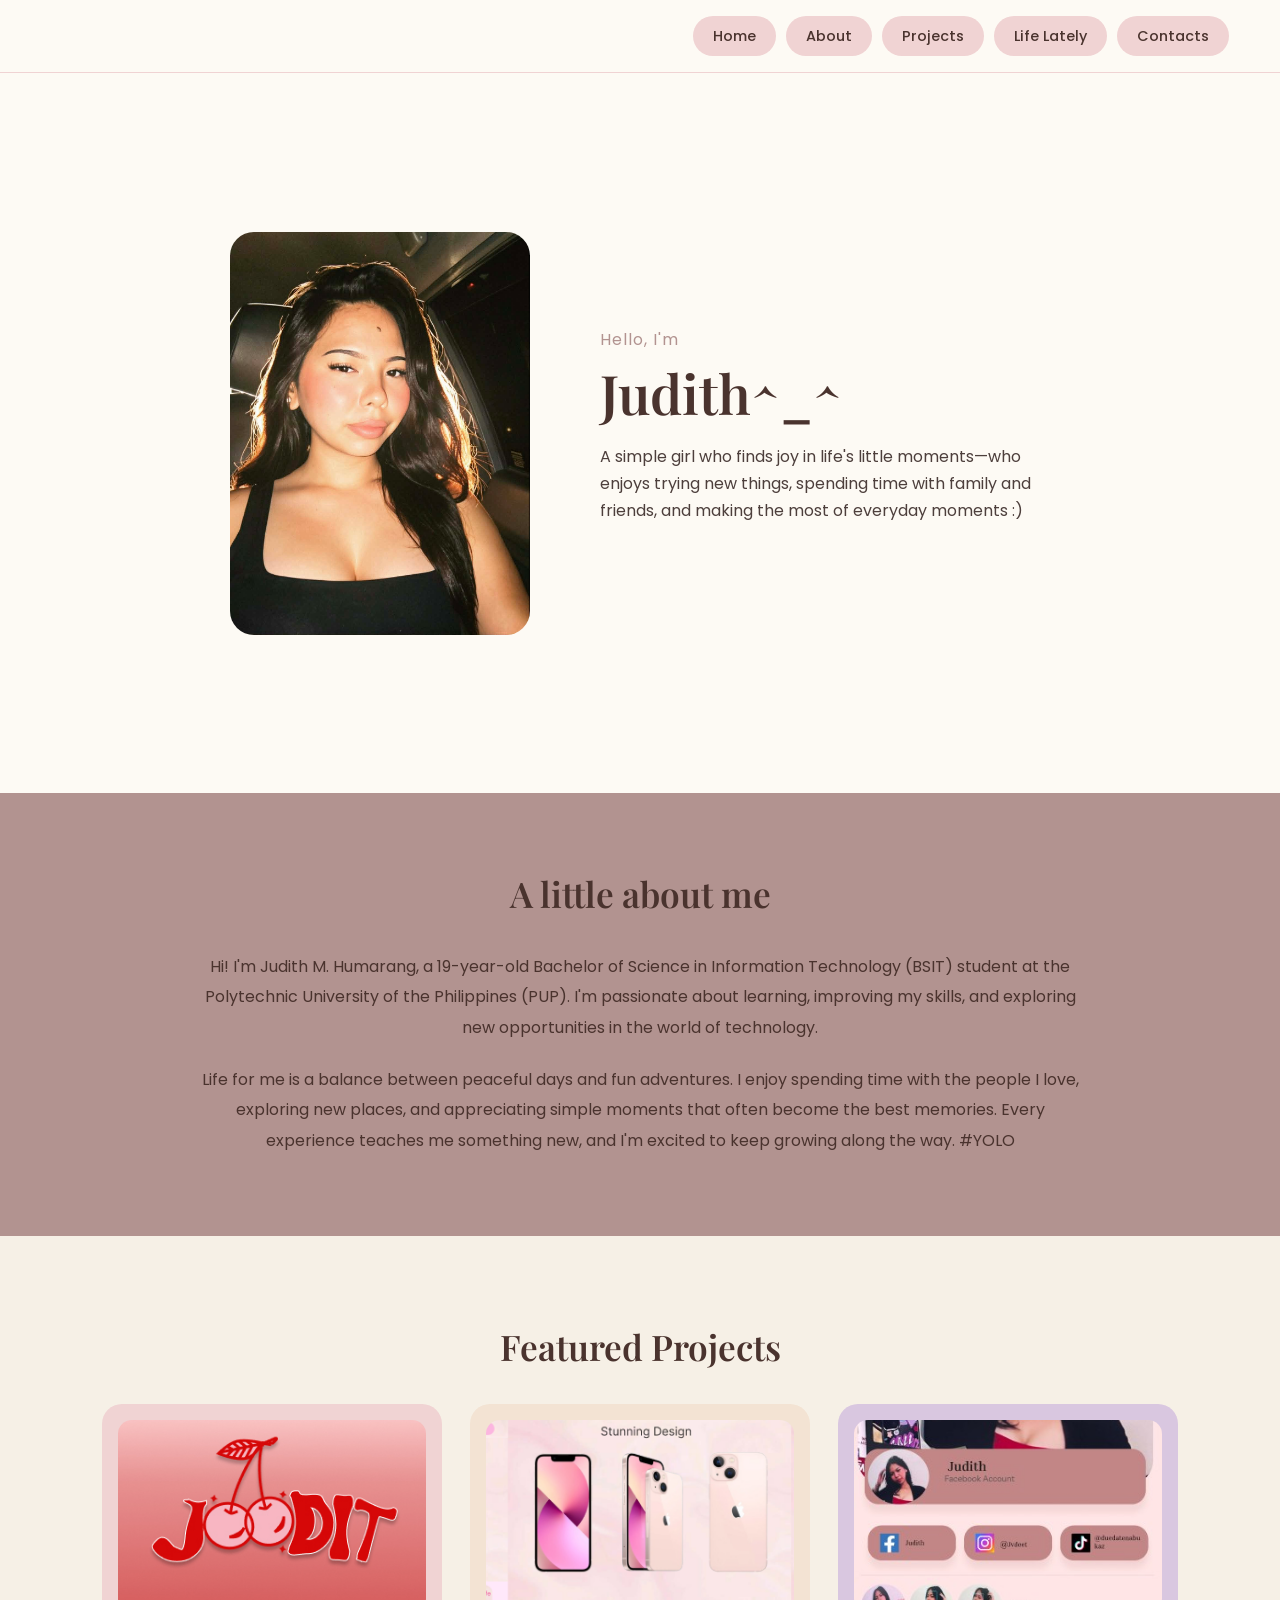
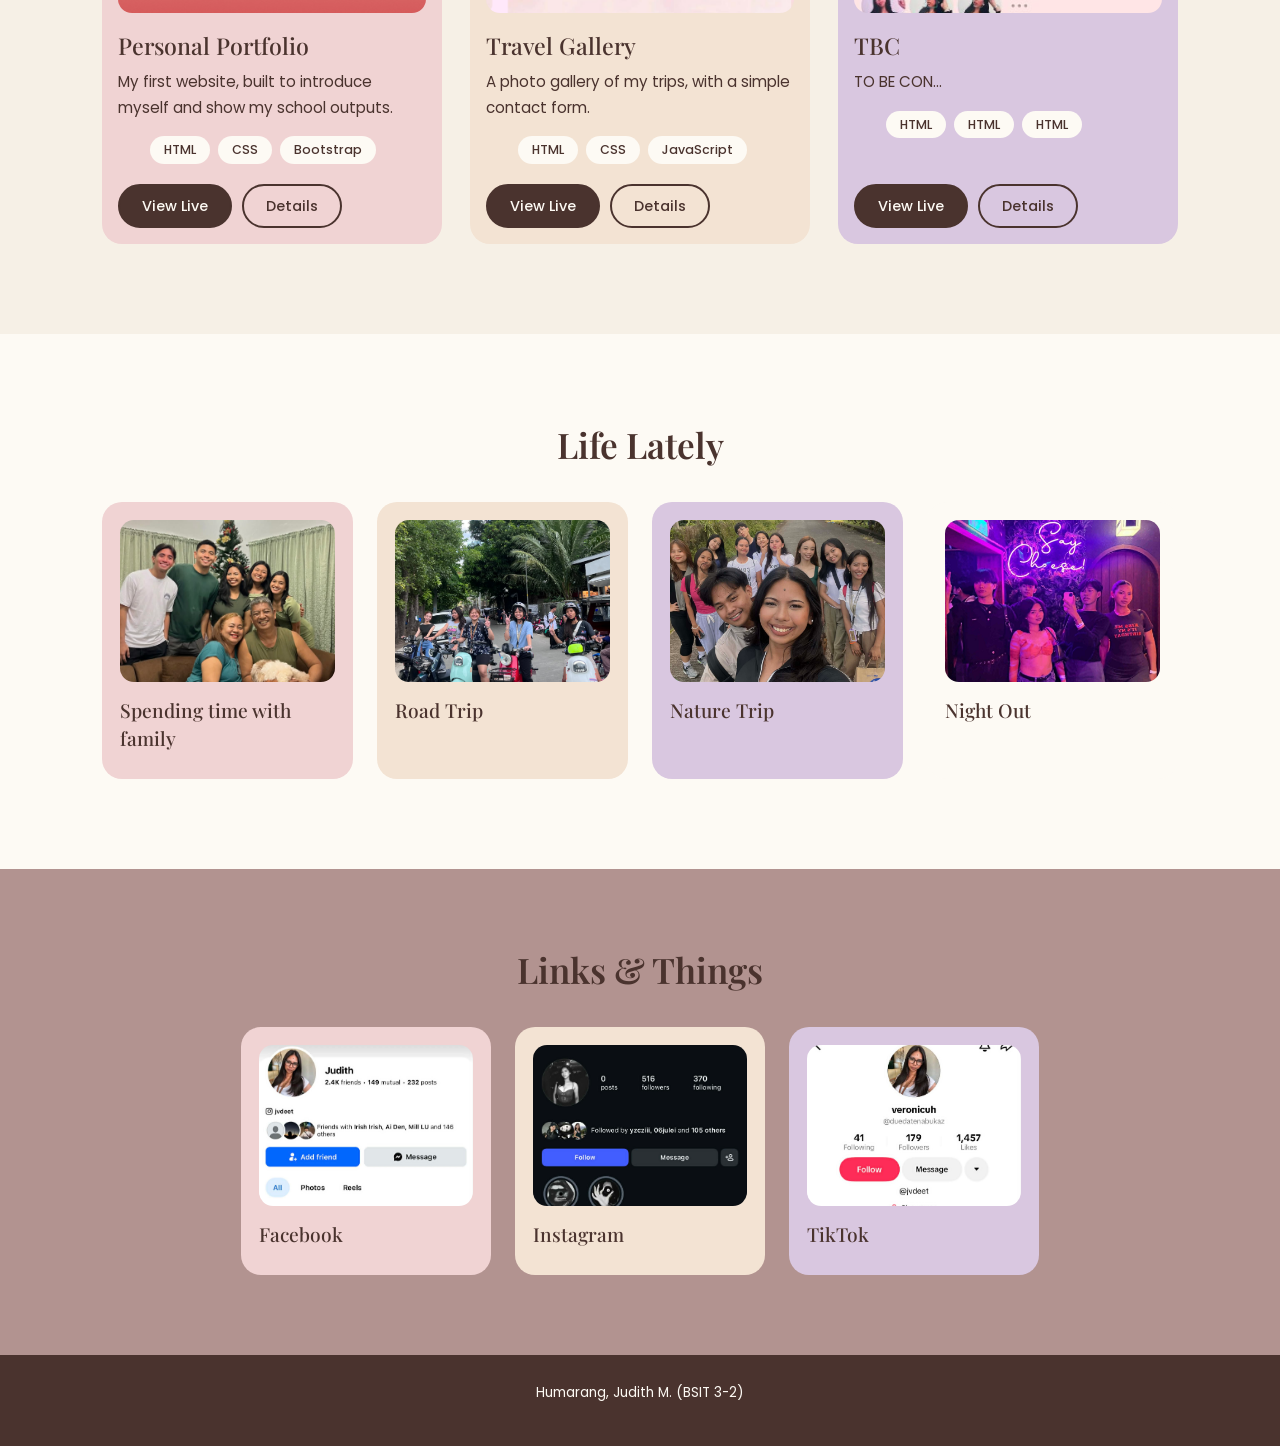
==== index.html @ 2e8a4eea "Update index.html" ====
<!DOCTYPE html>
<html lang="en">
<head>
  <meta charset="UTF-8">
  <meta name="viewport" content="width=device-width, initial-scale=1.0">
  <title>Judith</title>

  <link rel="preconnect" href="https://fonts.googleapis.com">
  <link href="https://fonts.googleapis.com/css2?family=Playfair+Display:ital,wght@0,500;0,600;1,500&family=Poppins:wght@300;400;500;600&display=swap" rel="stylesheet">
  <link href="https://cdn.jsdelivr.net/npm/bootstrap@5.3.3/dist/css/bootstrap.min.css" rel="stylesheet">
  <link rel="stylesheet" href="style.css">
</head>
<body>

  <!-- HEADER -->
  <header class="header">
    <nav class="header__nav">
      <a href="#home" class="nav-btn">Home</a>
      <a href="#about" class="nav-btn">About</a>
      <a href="#featured" class="nav-btn">Projects</a>
      <a href="#life-lately" class="nav-btn">Life Lately</a>
      <a href="#contacts" class="nav-btn">Contacts</a>
    </nav>
  </header>

  <!-- HERO -->
  <section class="hero" id="home">
    <div class="hero__img">
      <img src="judith.jpg" alt="Judith's photo">
    </div>

    <div class="hero__text">
      <p class="eyebrow">Hello, I'm</p>
      <h1>Judith^_^</h1>

      <p class="hero__desc">
        A simple girl who finds joy in life's little moments—who enjoys
        trying new things, spending time with family and friends,
        and making the most of everyday moments :)
      </p>
    </div>
  </section>

  <!-- ABOUT ME -->
  <section class="about" id="about">
    <h2 class="section-title">A little about me</h2>

    <div class="about-text">
      <p>
        Hi! I'm Judith M. Humarang, a 19-year-old Bachelor of Science
        in Information Technology (BSIT) student at the Polytechnic
        University of the Philippines (PUP).
        I'm passionate about learning, improving my skills,
        and exploring new opportunities in the world of technology.
      </p>

      <p>
        Life for me is a balance between peaceful days and fun adventures.
        I enjoy spending time with the people I love, exploring new places,
        and appreciating simple moments that often become the best memories.
        Every experience teaches me something new, and I'm excited to keep
        growing along the way. #YOLO
      </p>
    </div>
  </section>

  <!-- FEATURED PROJECTS -->
  <section class="featured" id="featured">
    <h2 class="section-title">Featured Projects</h2>

    <div class="featured__grid">
      <article class="project-card card--pink">
        <a href="project1.html" class="project-card__img" aria-label="Open Personal Portfolio">
          <img src="output1.jpg" alt="Personal Portfolio preview">
        </a>
        <h3>Personal Portfolio</h3>
        <p class="project-card__desc">My first website, built to introduce myself and show my school outputs.</p>
        <ul class="tags"><li>HTML</li><li>CSS</li><li>Bootstrap</li></ul>
        <div class="project-card__actions">
          <a href="project1.html" class="btn-pill btn-pill--solid">View Live</a>
          <a href="project1.html" class="btn-pill btn-pill--ghost">Details</a>
        </div>
      </article>

      <article class="project-card card--beige">
        <a href="project2.html" class="project-card__img" aria-label="Open Travel Gallery">
          <img src="output2.jpg" alt="Travel Gallery preview">
        </a>
        <h3>Travel Gallery</h3>
        <p class="project-card__desc">A photo gallery of my trips, with a simple contact form.</p>
        <ul class="tags"><li>HTML</li><li>CSS</li><li>JavaScript</li></ul>
        <div class="project-card__actions">
          <a href="project2.html" class="btn-pill btn-pill--solid">View Live</a>
          <a href="project2.html" class="btn-pill btn-pill--ghost">Details</a>
        </div>
      </article>

      <article class="project-card card--lilac">
        <a href="project3.html" class="project-card__img" aria-label="Open Product Showcase">
          <img src="output3.jpg" alt="Product Showcase preview">
        </a>
        <h3>TBC</h3>
        <p class="project-card__desc">TO BE CON...</p>
        <ul class="tags"><li>HTML</li><li>HTML</li><li>HTML</li></ul>
        <div class="project-card__actions">
          <a href="project3.html" class="btn-pill btn-pill--solid">View Live</a>
          <a href="project3.html" class="btn-pill btn-pill--ghost">Details</a>
        </div>
      </article>
    </div>
  </section>

  <!-- LIFE LATELY -->
  <section class="hobbies life" id="life-lately">
    <h2 class="section-title">Life Lately</h2>

    <div class="hobbies__grid">
      <div class="hobby card--pink">
        <img src="hobby1.jpg" alt="Spending time with family">
        <h3>Spending time with family</h3>
      </div>

      <div class="hobby card--beige">
        <img src="hobby2.jpg" alt="Road trip">
        <h3>Road Trip</h3>
      </div>

      <div class="hobby card--lilac">
        <img src="hobby3.jpg" alt="Nature trip">
        <h3>Nature Trip</h3>
      </div>

      <div class="hobby card--cream">
        <img src="hobby4.jpg" alt="Night out">
        <h3>Night Out</h3>
      </div>
    </div>
  </section>

  <!-- SOCIALS -->
  <section class="contact" id="contacts">
    <h2 class="section-title">Links &amp; Things</h2>

    <div class="contact__grid">
      <div class="hobby card--pink">
        <img src="fb1.jpg" alt="Facebook">
        <h3>Facebook</h3>
      </div>

      <div class="hobby card--beige">
        <img src="ig1.jpg" alt="Instagram">
        <h3>Instagram</h3>
      </div>

      <div class="hobby card--lilac">
        <img src="tt1.jpg" alt="TikTok">
        <h3>TikTok</h3>
      </div>
    </div>
  </section>

  <!-- FOOTER -->
  <footer class="footer">
    <p>Humarang, Judith M. (BSIT 3-2)</p>
  </footer>

</body>
</html>
---- style.css ----
/* ===== COLOR PALETTE ===== */
:root {
  --cream: #f6f0e6;
  --paper: #fdfaf4;
  --mauve: #b29390;
  --brown: #4a332e;
  --pink: #f0d3d3;
  --beige: #f3e3d3;
  --lilac: #d9c7e0;
}

/* ===== GENERAL ===== */
* {
  margin: 0;
  padding: 0;
  box-sizing: border-box;
}

html {
  scroll-behavior: smooth;
  scroll-padding-top: 90px;
}

body {
  font-family: 'Poppins', sans-serif;
  color: var(--brown);
  background: var(--paper);
  line-height: 1.7;
}

h1,
h2,
h3 {
  font-family: 'Playfair Display', serif;
}

img {
  max-width: 100%;
  display: block;
}

section {
  scroll-margin-top: 90px;
}

/* ===== HEADER ===== */
.header {
  position: sticky;
  top: 0;
  z-index: 100;
  display: flex;
  align-items: center;
  justify-content: flex-end;
  width: 100%;
  padding: 16px 4%;
  background: rgba(253, 250, 244, 0.95);
  backdrop-filter: blur(8px);
  border-bottom: 1px solid var(--pink);
}

.header__nav {
  display: flex;
  align-items: center;
  justify-content: flex-end;
  flex-wrap: wrap;
  gap: 10px;
}

.nav-btn {
  display: inline-block;
  background: var(--pink);
  color: var(--brown);
  text-decoration: none;
  padding: 8px 20px;
  border-radius: 50px;
  font-size: 0.9rem;
  font-weight: 500;
  transition:
    transform 0.2s,
    background 0.2s,
    color 0.2s;
}

.nav-btn:hover {
  background: var(--brown);
  color: var(--paper);
  transform: translateY(-2px);
}

/* ===== HERO ===== */
.hero {
  display: flex;
  align-items: center;
  justify-content: center;
  gap: 60px;
  padding: 80px 8%;
  flex-wrap: wrap;
  min-height: 80vh;
}

.hero__img {
  position: relative;
  flex: 0 1 320px;
  text-align: center;
}

.hero__img img {
  border-radius: 24px;
  width: 100%;
  max-width: 300px;
  margin: 0 auto;
  object-fit: cover;
}

.hero__text {
  flex: 1 1 380px;
  max-width: 460px;
}

.eyebrow {
  font-size: 1rem;
  color: var(--mauve);
  letter-spacing: 1px;
  margin-bottom: 6px;
}

.hero h1 {
  font-size: 3.4rem;
  font-weight: 600;
  margin-bottom: 18px;
}

.hero__desc {
  color: #4d3f3c;
}

/* ===== SECTION TITLE ===== */
.section-title {
  font-size: 2.2rem;
  font-weight: 600;
  text-align: center;
  margin-bottom: 36px;
}

/* ===== ABOUT ME ===== */
.about {
  background: var(--mauve);
  padding: 80px 8%;
  text-align: center;
}

.about .section-title {
  color: var(--brown);
}

.about-text {
  max-width: 900px;
  margin: 0 auto;
  font-size: 1rem;
  line-height: 1.9;
  color: var(--brown);
}

.about-text p {
  margin-bottom: 22px;
}

.about-text p:last-child {
  margin-bottom: 0;
}

/* ===== OUTPUTS & LIFE LATELY ===== */
.hobbies {
  padding: 90px 8%;
  text-align: center;
  background: var(--cream);
}

.hobbies__grid {
  display: grid;
  grid-template-columns: repeat(4, minmax(0, 1fr));
  gap: 24px;
}

.hobby {
  border-radius: 20px;
  padding: 18px;
  text-align: left;
  transition: transform 0.25s, box-shadow 0.25s;
}

.hobby:hover {
  transform: translateY(-5px);
  box-shadow: 0 10px 24px rgba(74, 51, 46, 0.10);
}

.hobby img {
  width: 100%;
  aspect-ratio: 4 / 3;
  object-fit: cover;
  border-radius: 14px;
  margin-bottom: 14px;
}

.hobby h3 {
  font-size: 1.2rem;
  line-height: 1.5;
}

/* ===== CARD COLORS ===== */
.card--pink {
  background: var(--pink);
}

.card--beige {
  background: var(--beige);
}

.card--lilac {
  background: var(--lilac);
}

.card--cream {
  background: var(--paper);
}

/* ===== LIFE LATELY ===== */
.life {
  background: var(--paper);
}

/* ===== SOCIALS ===== */
.contact {
  background: var(--mauve);
  color: var(--brown);
  padding: 80px 8%;
  text-align: center;
}

.contact .section-title {
  color: var(--brown);
}

.contact__grid {
  display: grid;
  grid-template-columns: repeat(3, minmax(0, 250px));
  justify-content: center;
  gap: 24px;
}

/* ===== FOOTER ===== */
.footer {
  text-align: center;
  padding: 26px 8%;
  background: var(--brown);
  color: var(--paper);
  font-size: 0.85rem;
}

/* ===== TABLET ===== */
@media (max-width: 1000px) {
  .hobbies__grid {
    grid-template-columns: repeat(2, minmax(0, 1fr));
  }
}

/* ===== MOBILE ===== */
@media (max-width: 768px) {
  .header {
    padding: 12px 4%;
  }

  .header__nav {
    gap: 8px;
  }

  .nav-btn {
    padding: 7px 13px;
    font-size: 0.8rem;
  }

  .hero {
    padding: 50px 6%;
    gap: 30px;
    min-height: auto;
    text-align: center;
  }

  .hero__img {
    flex-basis: 100%;
  }

  .hero__text {
    flex-basis: 100%;
    display: flex;
    flex-direction: column;
    align-items: center;
  }

  .hero h1 {
    font-size: 2.6rem;
  }

  .about,
  .hobbies,
  .contact {
    padding: 60px 6%;
  }

  .section-title {
    font-size: 1.9rem;
  }

  .contact__grid {
    grid-template-columns: repeat(2, minmax(0, 1fr));
  }
}

/* ===== SMALL MOBILE ===== */
@media (max-width: 480px) {
  .header__nav {
    gap: 6px;
  }

  .nav-btn {
    padding: 7px 10px;
    font-size: 0.75rem;
  }

  .hobbies__grid,
  .contact__grid {
    grid-template-columns: 1fr;
  }

  .hero h1 {
    font-size: 2.3rem;
  }

  .section-title {
    font-size: 1.7rem;
  }

}

/* ===== PROJECTS SECTION SPACING ===== */
.projects-section {
  padding: 80px 5% 40px;
  background: var(--paper);
}

/* ===== FEATURED PROJECTS ===== */
.featured {
  padding: 90px 8%;
  background: var(--cream);
  text-align: center;
}

.featured__grid {
  max-width: 1200px;
  margin: 0 auto;
  display: grid;
  grid-template-columns: repeat(3, minmax(0, 1fr));
  gap: 28px;
  align-items: start;
}

.project-card {
  display: flex;
  flex-direction: column;
  height: 100%;
  padding: 16px;
  border-radius: 20px;
  text-align: left;
  transition: transform 0.25s, box-shadow 0.25s;
}

.project-card:hover {
  transform: translateY(-5px);
  box-shadow: 0 10px 24px rgba(74, 51, 46, 0.10);
}

.project-card__img {
  display: block;
  border-radius: 14px;
  overflow: hidden;
  margin-bottom: 18px;
}

.project-card__img img {
  width: 100%;
  aspect-ratio: 16 / 10;
  object-fit: cover;
  transition: transform 0.4s ease;
}

.project-card:hover .project-card__img img {
  transform: scale(1.04);
}

.project-card h3 {
  font-size: 1.45rem;
  line-height: 1.3;
  margin-bottom: 8px;
}

.project-card__desc {
  font-size: 0.95rem;
  line-height: 1.7;
  margin-bottom: 16px;
}

.tags {
  display: flex;
  flex-wrap: wrap;
  gap: 8px;
  list-style: none;
  margin-bottom: 20px;
}

.tags li {
  background: var(--paper);
  color: var(--brown);
  font-size: 0.78rem;
  font-weight: 500;
  padding: 3px 14px;
  border-radius: 50px;
}

.project-card__actions {
  display: flex;
  flex-wrap: wrap;
  gap: 10px;
  margin-top: auto;
}

.btn-pill {
  display: inline-block;
  text-decoration: none;
  font-size: 0.9rem;
  font-weight: 500;
  padding: 8px 22px;
  border-radius: 50px;
  border: 2px solid var(--brown);
  transition: background 0.2s, color 0.2s, transform 0.2s;
}

.btn-pill--solid {
  background: var(--brown);
  color: var(--paper);
}

.btn-pill--solid:hover {
  background: transparent;
  color: var(--brown);
}

.btn-pill--ghost {
  background: transparent;
  color: var(--brown);
}

.btn-pill--ghost:hover {
  background: var(--brown);
  color: var(--paper);
}

.btn-pill:focus-visible,
.nav-btn:focus-visible,
.project-card__img:focus-visible {
  outline: 3px solid var(--mauve);
  outline-offset: 3px;
}

/* ===== PROJECT DETAIL PAGE ===== */
.project-hero {
  padding: 70px 8% 60px;
  background: var(--cream);
}

.project-hero__inner {
  max-width: 1100px;
  margin: 0 auto;
  display: flex;
  align-items: center;
  gap: 56px;
  flex-wrap: wrap;
}

.project-hero__img {
  flex: 1 1 420px;
}

.project-hero__img img {
  width: 100%;
  aspect-ratio: 16 / 10;
  object-fit: cover;
  border-radius: 24px;
}

.project-hero__text {
  flex: 1 1 360px;
}

.project-hero__text h1 {
  font-size: 2.8rem;
  font-weight: 600;
  line-height: 1.2;
  margin-bottom: 16px;
}

.project-hero__text .tags {
  margin: 20px 0 26px;
}

.project-hero__text .tags li {
  background: var(--pink);
}

.project-body {
  padding: 80px 8%;
  background: var(--paper);
}

.project-body__inner {
  max-width: 760px;
  margin: 0 auto;
}

.project-body h2 {
  font-size: 1.7rem;
  font-weight: 600;
  margin: 0 0 12px;
}

.project-body section {
  margin-bottom: 44px;
}

.project-body p {
  margin-bottom: 14px;
}

.project-body ul {
  padding-left: 22px;
}

.project-body li {
  margin-bottom: 6px;
}

.project-gallery {
  display: grid;
  grid-template-columns: repeat(2, minmax(0, 1fr));
  gap: 16px;
}

.project-gallery img {
  width: 100%;
  aspect-ratio: 4 / 3;
  object-fit: cover;
  border-radius: 16px;
}

.project-nav {
  display: flex;
  justify-content: space-between;
  flex-wrap: wrap;
  gap: 12px;
  padding-top: 8px;
  border-top: 1px solid var(--pink);
  padding-top: 28px;
}

@media (max-width: 1000px) {
  .featured__grid {
    grid-template-columns: repeat(2, minmax(0, 1fr));
  }
}

@media (max-width: 768px) {
  .featured {
    padding: 60px 6%;
  }

  .projects-section {
    padding: 50px 4% 20px;
  }

  .project-hero {
    padding: 40px 6%;
  }

  .project-hero__inner {
    gap: 28px;
  }

  .project-hero__text h1 {
    font-size: 2.1rem;
  }

  .project-body {
    padding: 50px 6%;
  }
}

@media (max-width: 600px) {
  .featured__grid {
    grid-template-columns: 1fr;
  }

  .project-gallery {
    grid-template-columns: 1fr;
  }
}

@media (prefers-reduced-motion: reduce) {
  .project-card,
  .project-card__img img,
  .btn-pill {
    transition: none;
  }
}

/* ===== PROJECTS BENTO GRID ===== */
.bento {
  max-width: 1200px;
  margin: 0 auto;
  display: grid;
  grid-template-columns: repeat(12, minmax(0, 1fr));
  grid-template-rows: 260px 170px 170px;
  gap: 14px;
}

.bento__item {
  margin: 0;
  position: relative;
  overflow: hidden;
  min-width: 0;
  border: 3px solid var(--paper);
  border-radius: 16px;
  background: var(--pink);
  box-shadow: 0 4px 14px rgba(74, 51, 46, 0.08);
}

.bento__item img {
  position: absolute;
  inset: 0;
  width: 100%;
  height: 100%;
  object-fit: cover;
  transition: transform 0.4s ease;
}

.bento__item:hover img {
  transform: scale(1.04);
}

.bento__item--1 { grid-column: 1 / 5;   grid-row: 1; }
.bento__item--2 { grid-column: 5 / 13;  grid-row: 1; }
.bento__item--3 { grid-column: 1 / 4;   grid-row: 2 / 4; }
.bento__item--4 { grid-column: 4 / 10;  grid-row: 2; }
.bento__item--5 { grid-column: 4 / 7;   grid-row: 3; }
.bento__item--6 { grid-column: 7 / 10;  grid-row: 3; }
.bento__item--7 { grid-column: 10 / 13; grid-row: 2 / 4; }

@media (max-width: 768px) {
  .bento {
    grid-template-columns: repeat(2, minmax(0, 1fr));
    grid-template-rows: none;
    grid-auto-rows: 170px;
    gap: 10px;
  }

  .bento__item--1,
  .bento__item--2,
  .bento__item--3,
  .bento__item--4,
  .bento__item--5,
  .bento__item--6,
  .bento__item--7 {
    grid-column: auto;
    grid-row: auto;
  }

  .bento__item--2,
  .bento__item--4 {
    grid-column: 1 / -1;
  }

  .bento__item {
    border-width: 2px;
    border-radius: 10px;
  }
}

@media (max-width: 480px) {
  .hobby {
    padding: 15px;
  }
}

@media (prefers-reduced-motion: reduce) {
  .bento__item img {
    transition: none;
  }
}

.gallery-back {
  display: flex;
  justify-content: center;
  margin-top: 36px;
}
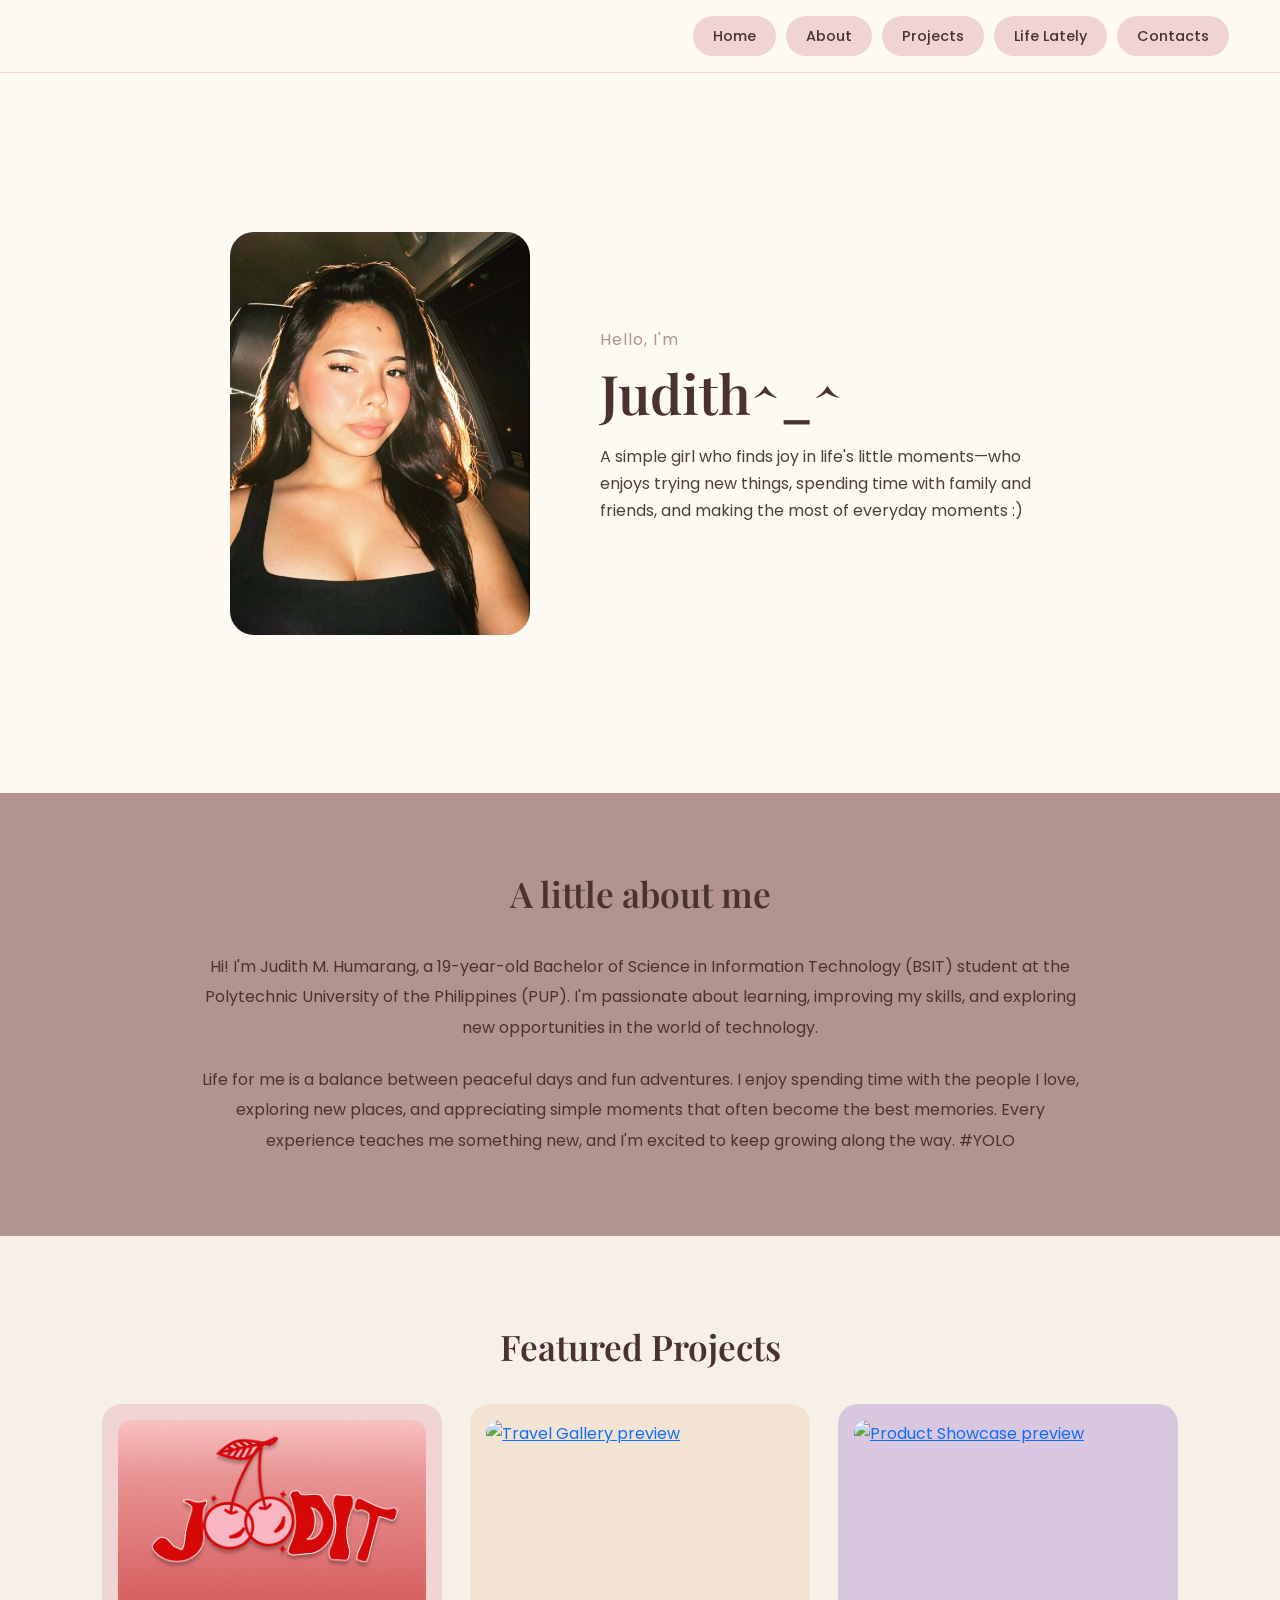
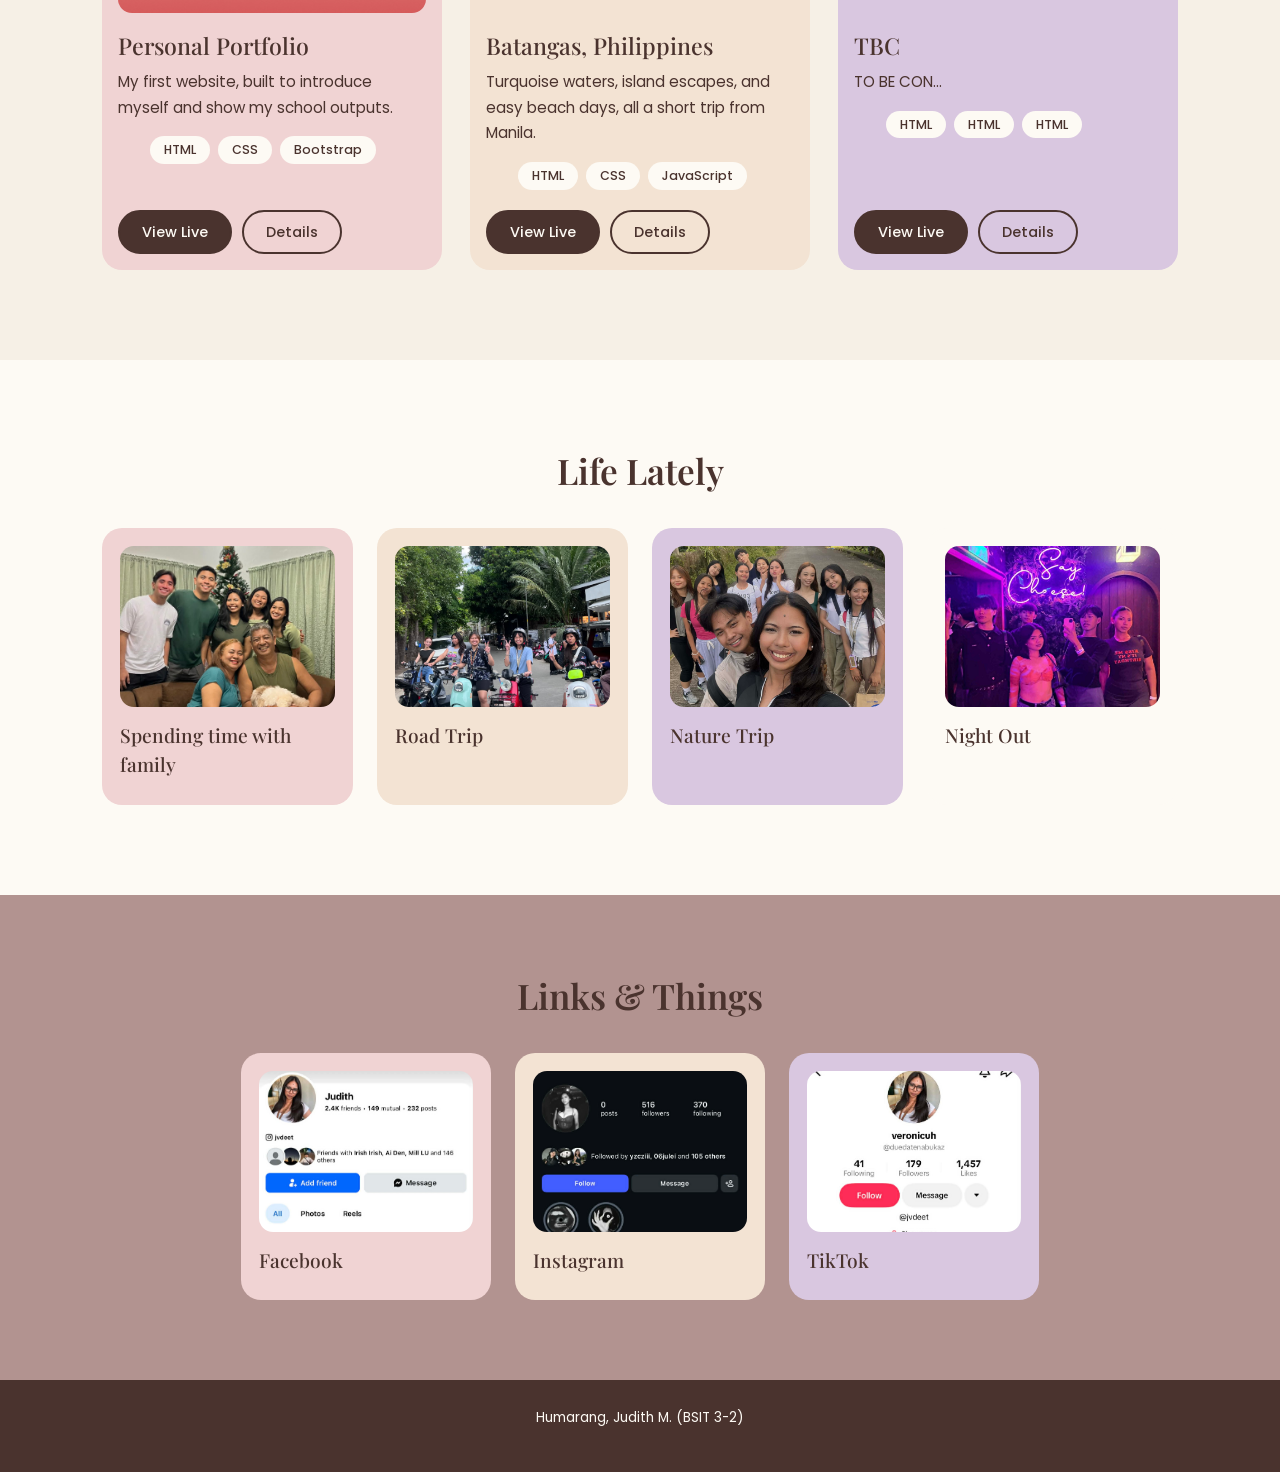
==== commit 268043c3: "Update index.html" ====
--- a/index.html
+++ b/index.html
@@ -84,10 +84,10 @@
 
       <article class="project-card card--beige">
         <a href="project2.html" class="project-card__img" aria-label="Open Travel Gallery">
-          <img src="output2.jpg" alt="Travel Gallery preview">
+          <img src=".jpg" alt="Travel Gallery preview">
         </a>
-        <h3>Travel Gallery</h3>
-        <p class="project-card__desc">A photo gallery of my trips, with a simple contact form.</p>
+        <h3>Batangas, Philippines</h3>
+        <p class="project-card__desc">Turquoise waters, island escapes, and easy beach days, all a short trip from Manila.</p>
         <ul class="tags"><li>HTML</li><li>CSS</li><li>JavaScript</li></ul>
         <div class="project-card__actions">
           <a href="project2.html" class="btn-pill btn-pill--solid">View Live</a>
@@ -97,7 +97,7 @@
 
       <article class="project-card card--lilac">
         <a href="project3.html" class="project-card__img" aria-label="Open Product Showcase">
-          <img src="output3.jpg" alt="Product Showcase preview">
+          <img src=".jpg" alt="Product Showcase preview">
         </a>
         <h3>TBC</h3>
         <p class="project-card__desc">TO BE CON...</p>
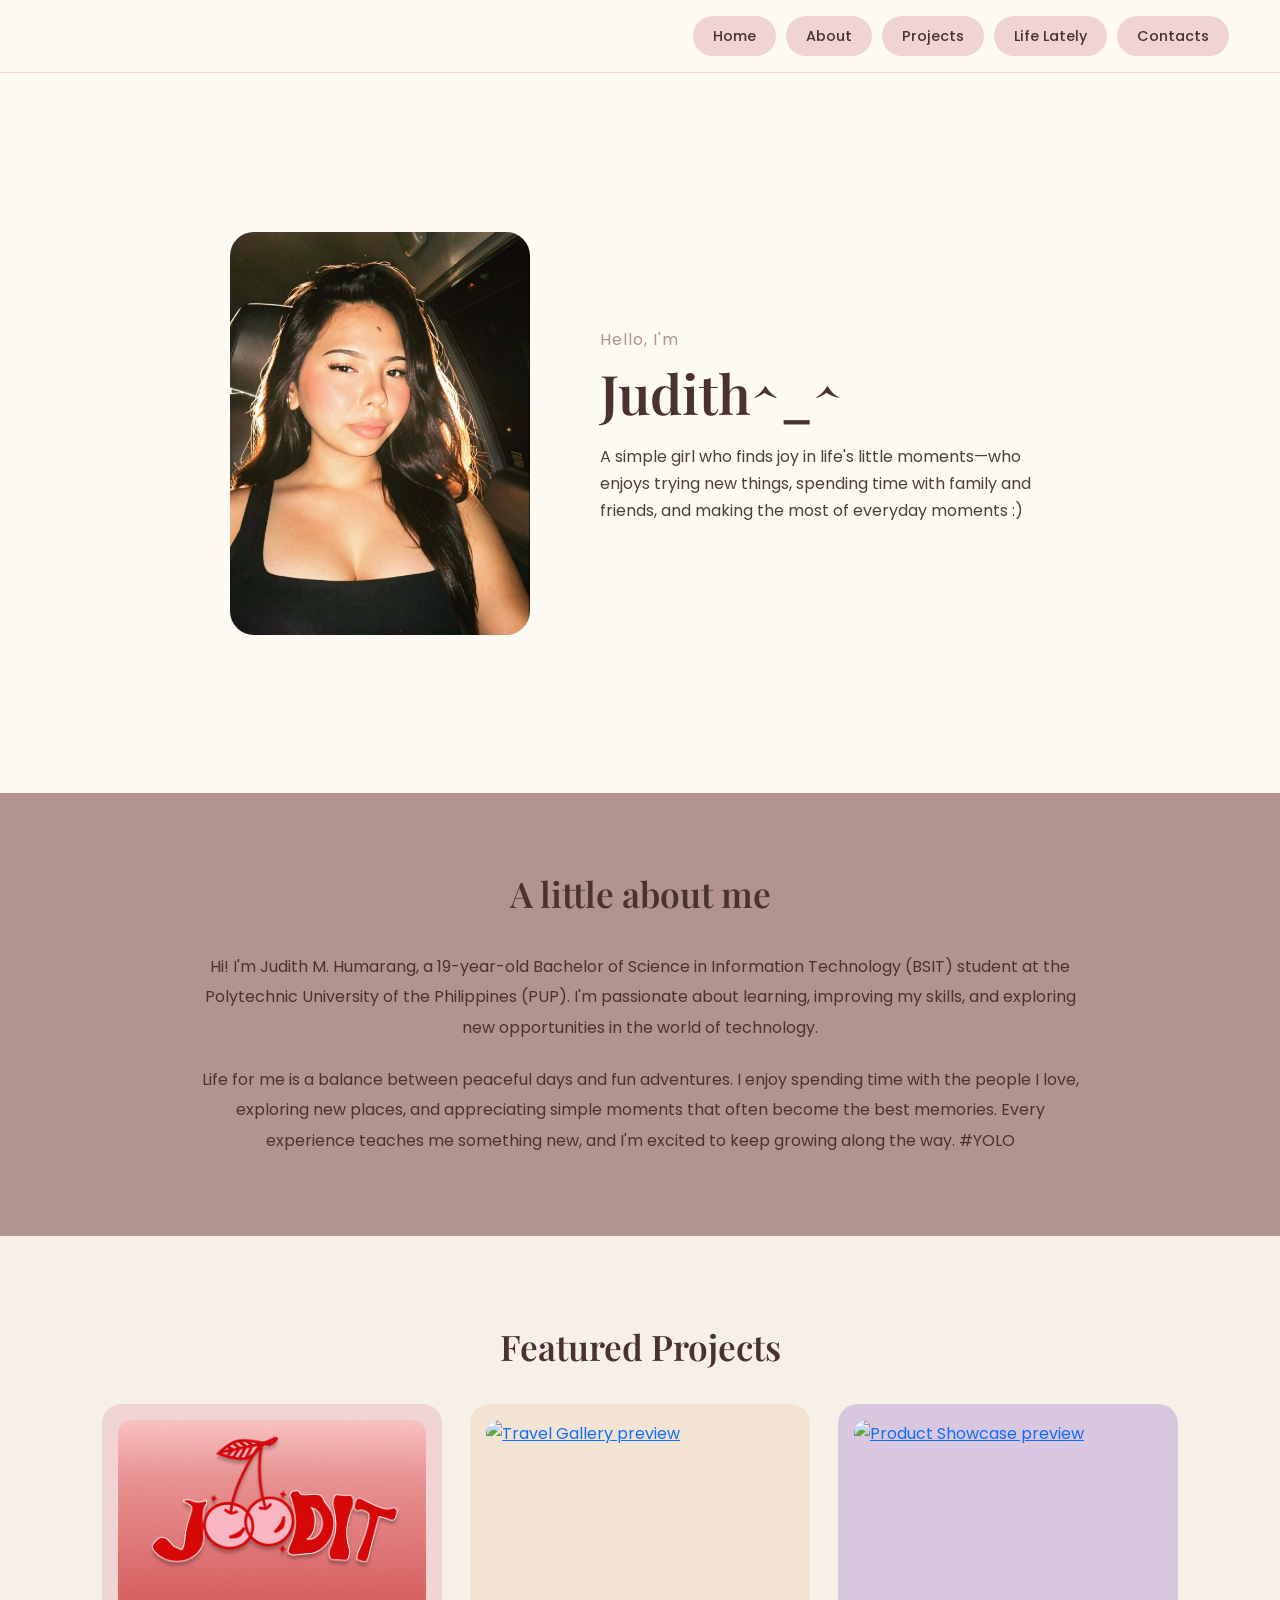
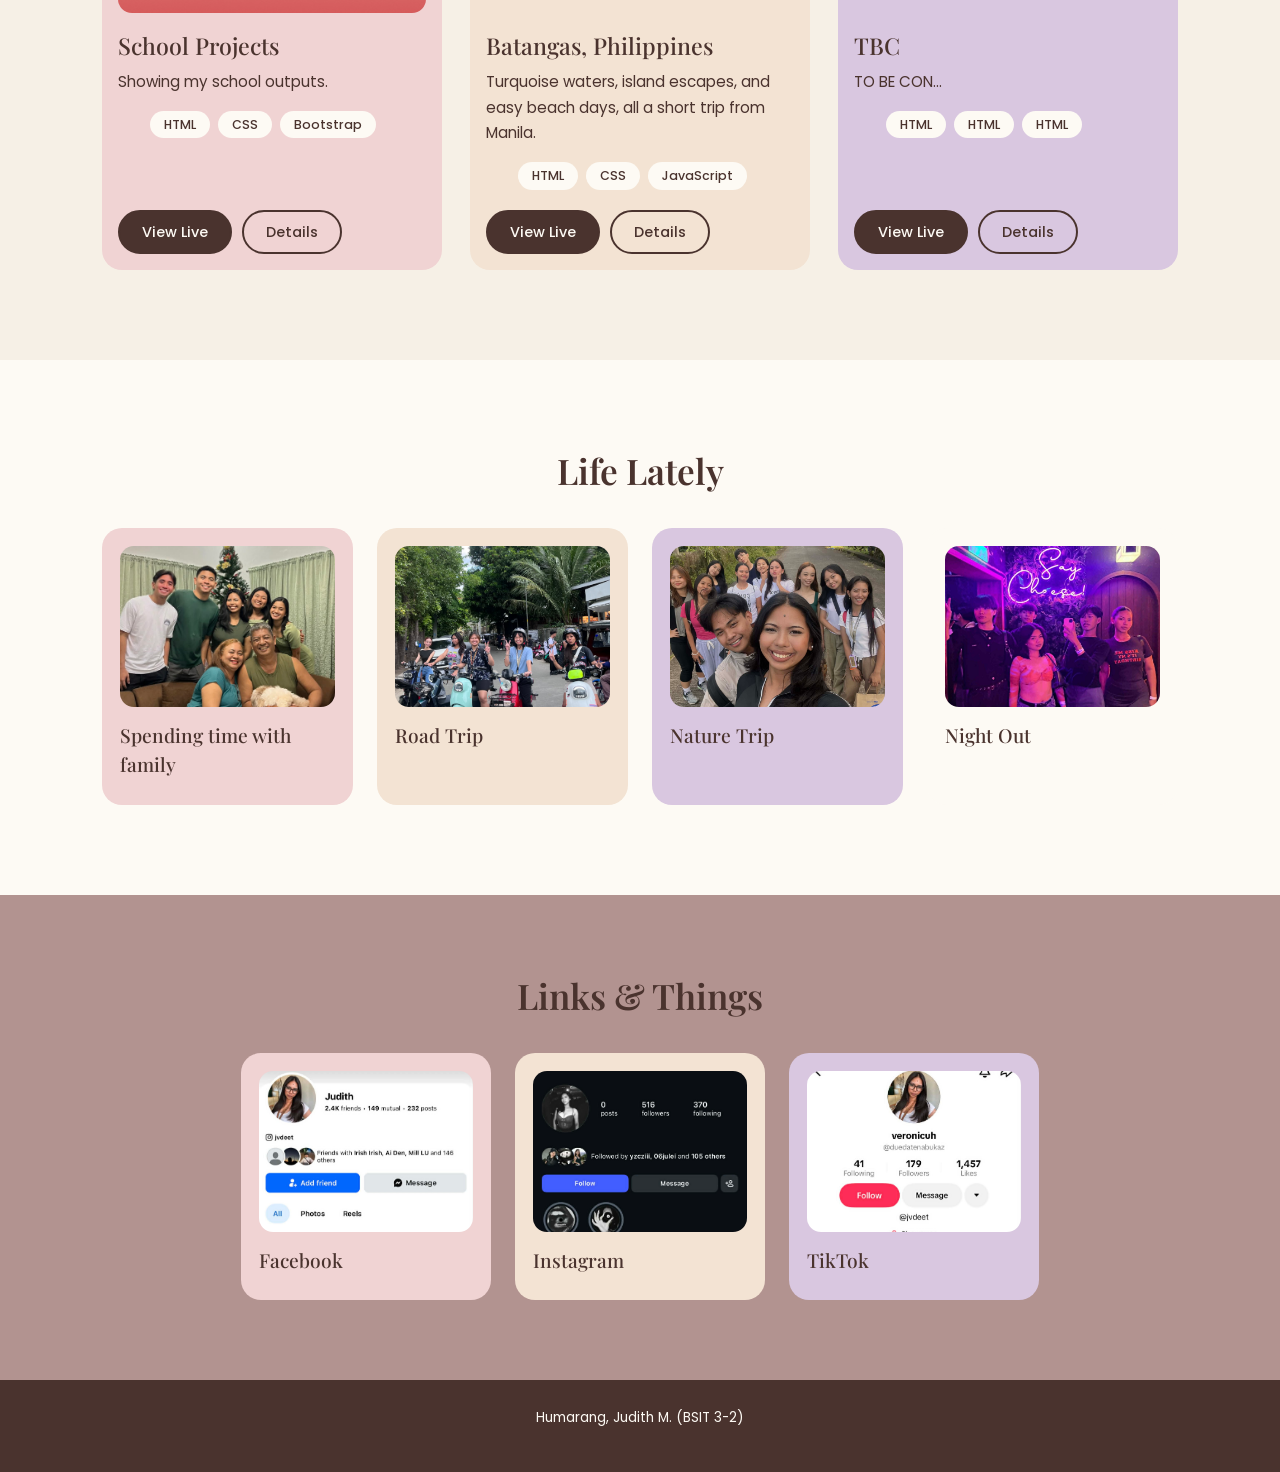
==== commit 8c4bc4a4: "Update index.html" ====
--- a/index.html
+++ b/index.html
@@ -73,8 +73,8 @@
         <a href="project1.html" class="project-card__img" aria-label="Open Personal Portfolio">
           <img src="output1.jpg" alt="Personal Portfolio preview">
         </a>
-        <h3>Personal Portfolio</h3>
-        <p class="project-card__desc">My first website, built to introduce myself and show my school outputs.</p>
+        <h3>School Projects</h3>
+        <p class="project-card__desc">Showing my school outputs.</p>
         <ul class="tags"><li>HTML</li><li>CSS</li><li>Bootstrap</li></ul>
         <div class="project-card__actions">
           <a href="project1.html" class="btn-pill btn-pill--solid">View Live</a>
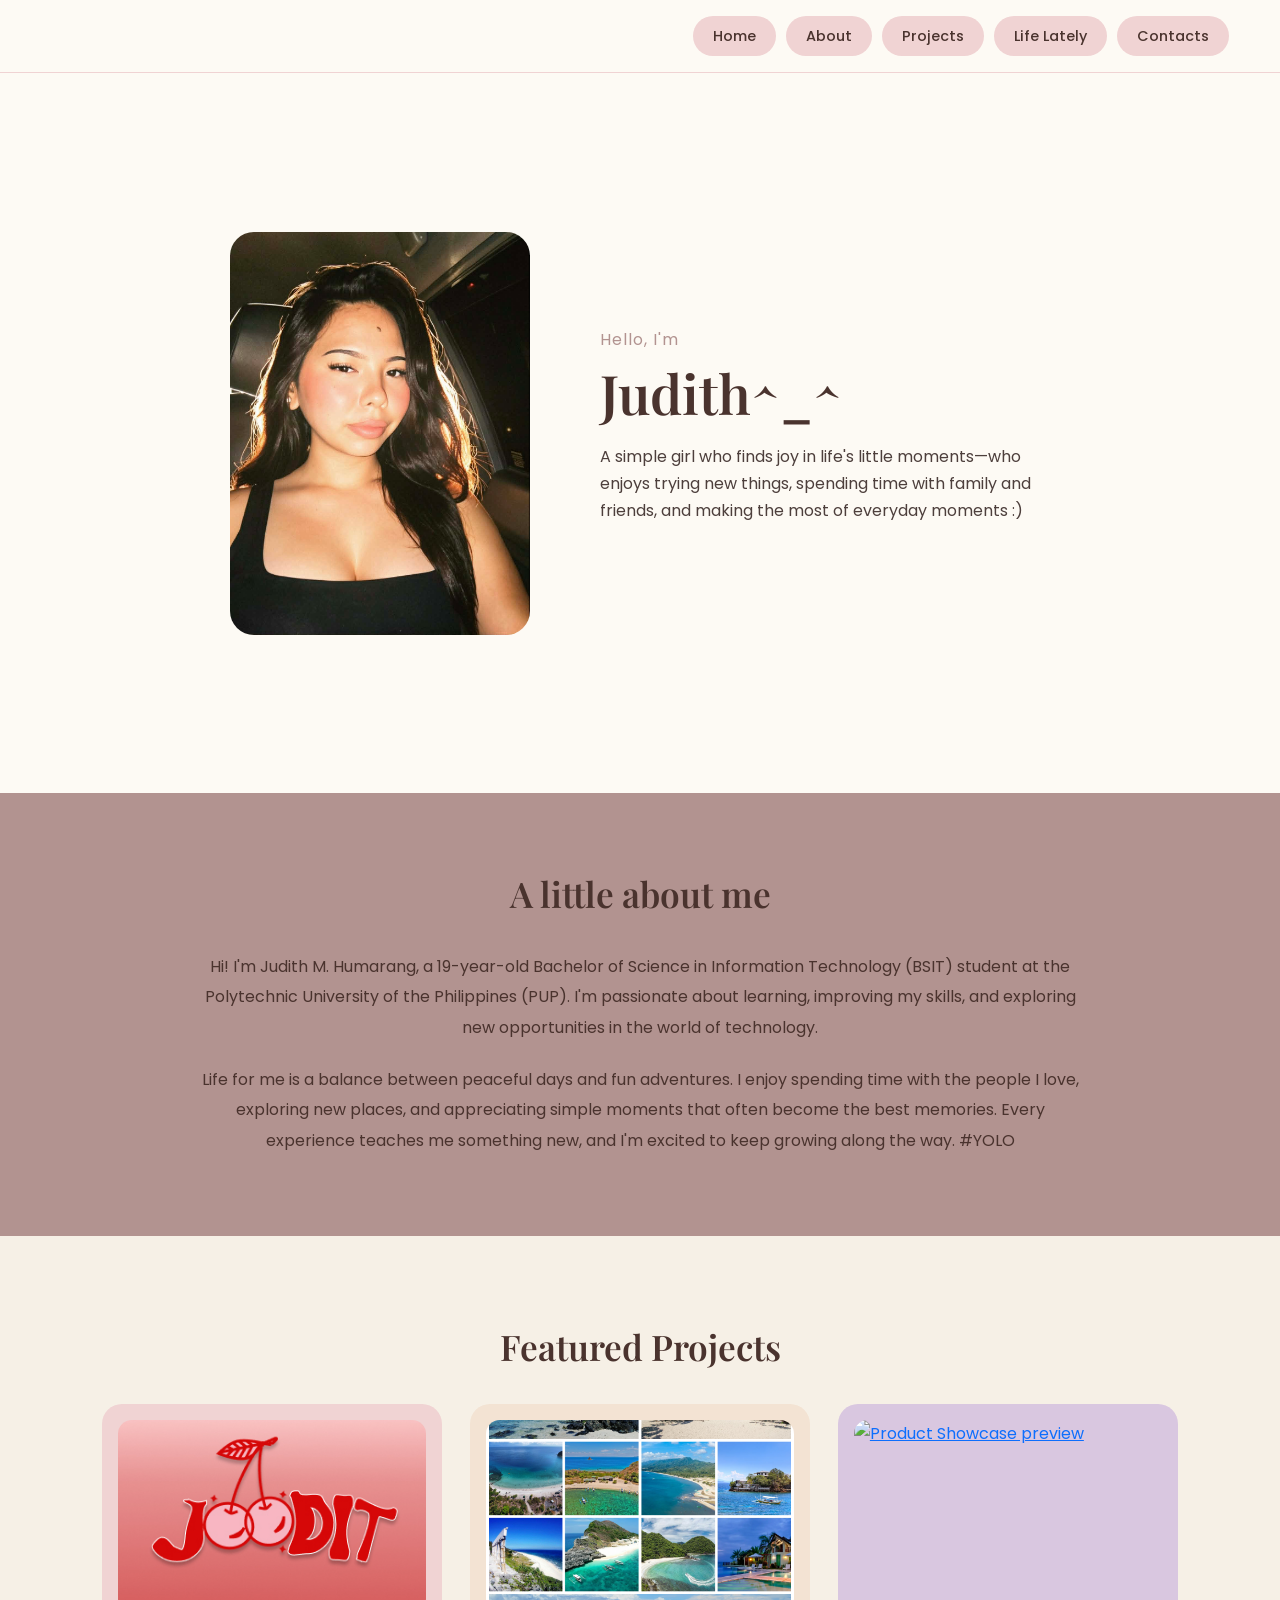
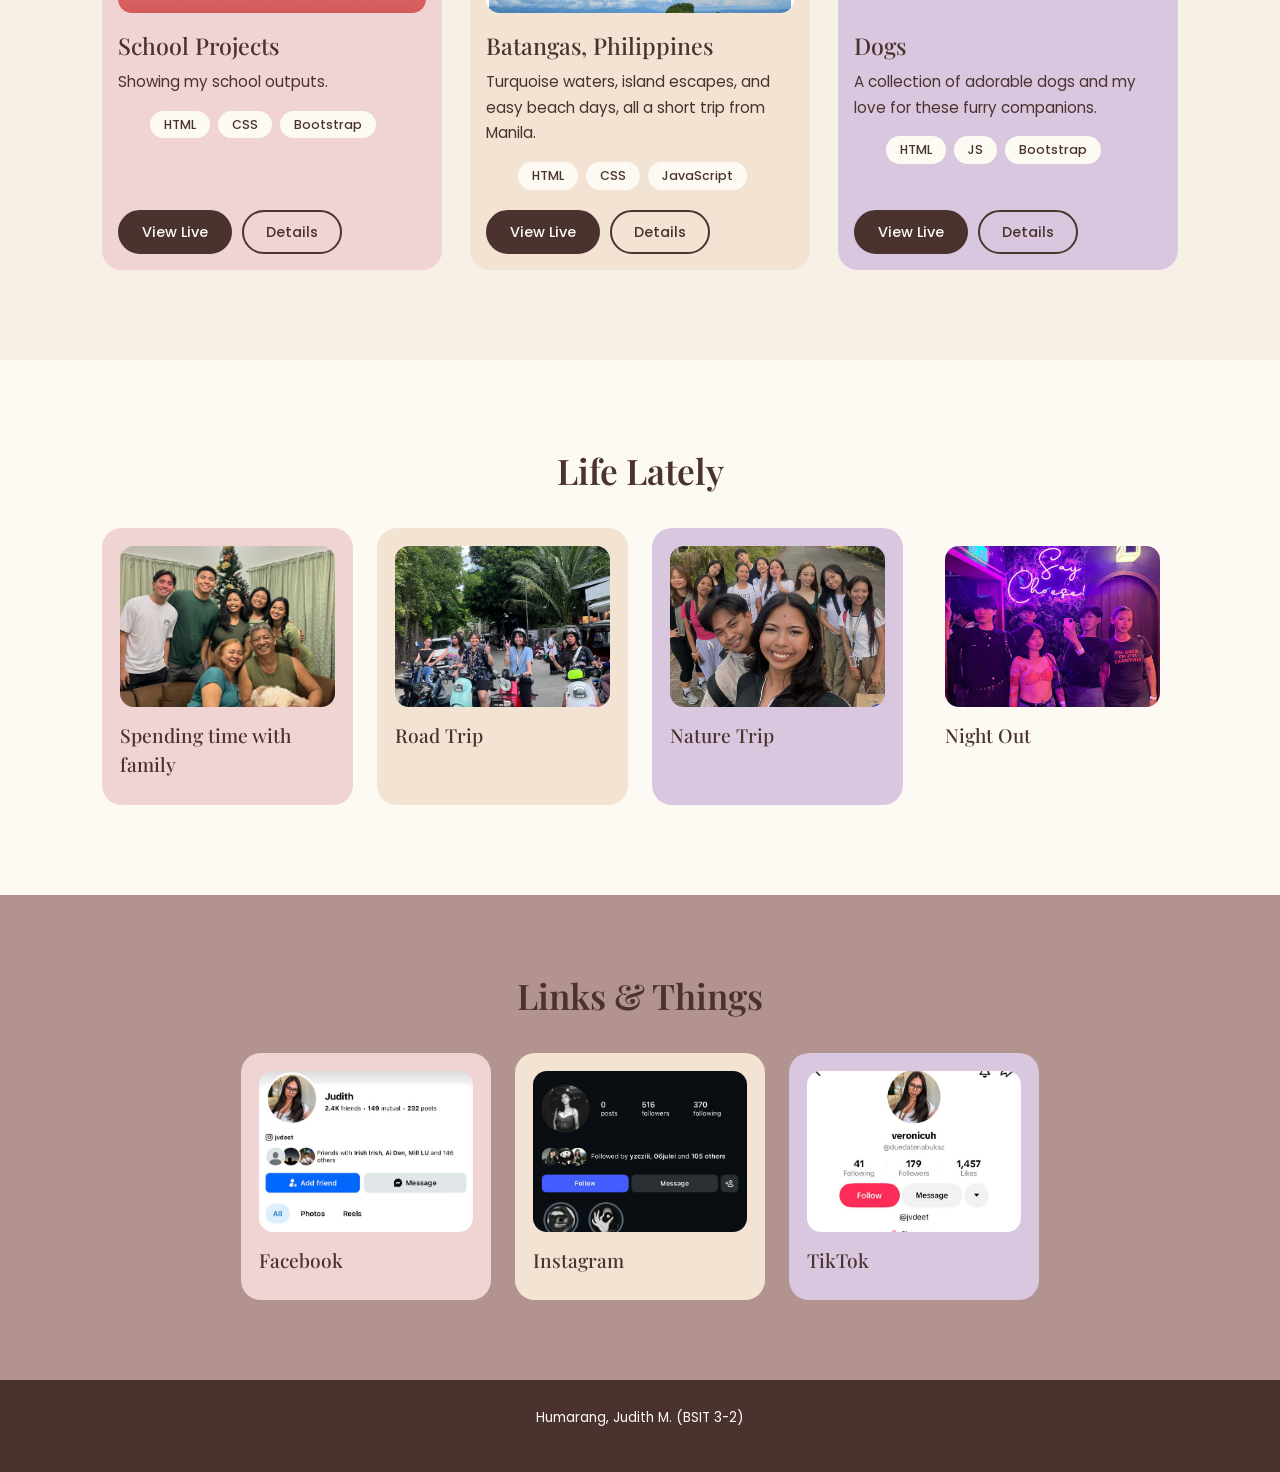
==== commit b3476489: "Update index.html" ====
--- a/index.html
+++ b/index.html
@@ -84,7 +84,7 @@
 
       <article class="project-card card--beige">
         <a href="project2.html" class="project-card__img" aria-label="Open Travel Gallery">
-          <img src=".jpg" alt="Travel Gallery preview">
+          <img src="bats.jpg" alt="Travel Gallery preview">
         </a>
         <h3>Batangas, Philippines</h3>
         <p class="project-card__desc">Turquoise waters, island escapes, and easy beach days, all a short trip from Manila.</p>
@@ -99,9 +99,9 @@
         <a href="project3.html" class="project-card__img" aria-label="Open Product Showcase">
           <img src=".jpg" alt="Product Showcase preview">
         </a>
-        <h3>TBC</h3>
-        <p class="project-card__desc">TO BE CON...</p>
-        <ul class="tags"><li>HTML</li><li>HTML</li><li>HTML</li></ul>
+        <h3>Dogs</h3>
+        <p class="project-card__desc">A collection of adorable dogs and my love for these furry companions.</p>
+        <ul class="tags"><li>HTML</li><li>JS</li><li>Bootstrap</li></ul>
         <div class="project-card__actions">
           <a href="project3.html" class="btn-pill btn-pill--solid">View Live</a>
           <a href="project3.html" class="btn-pill btn-pill--ghost">Details</a>
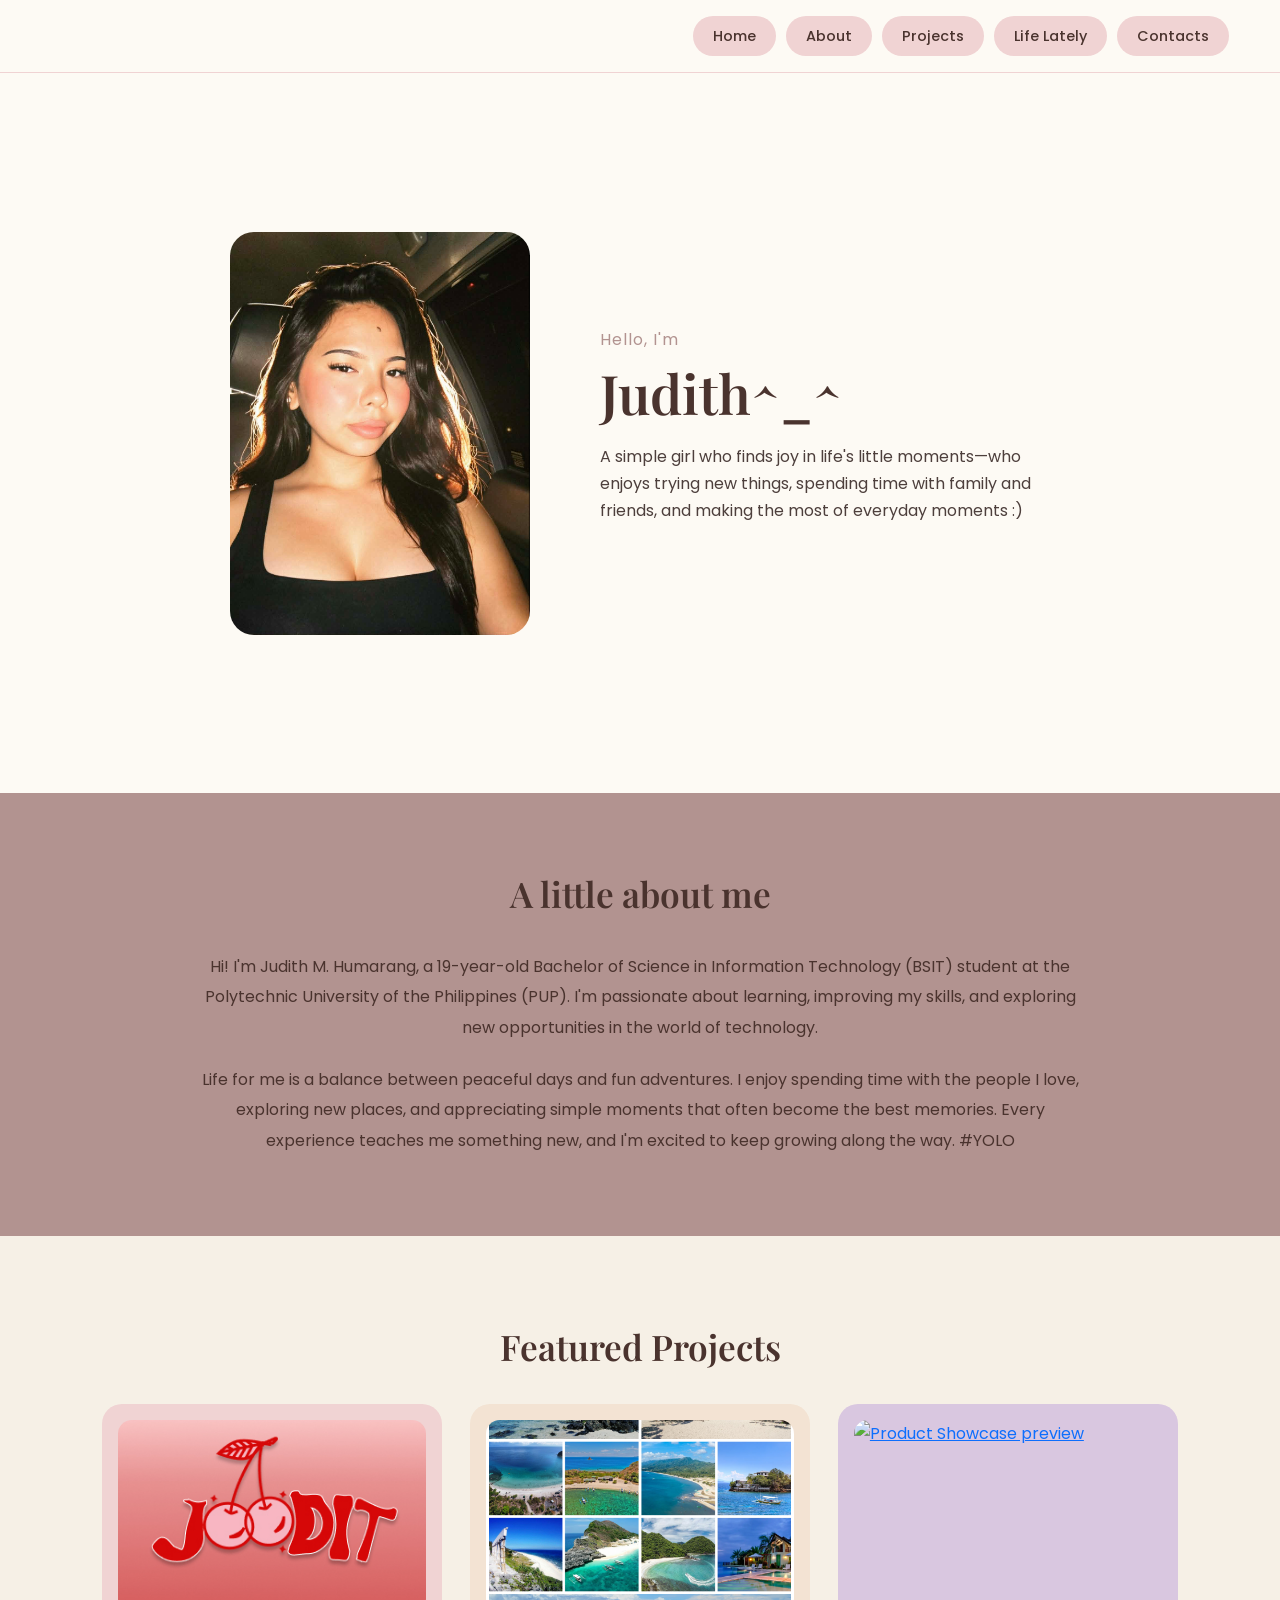
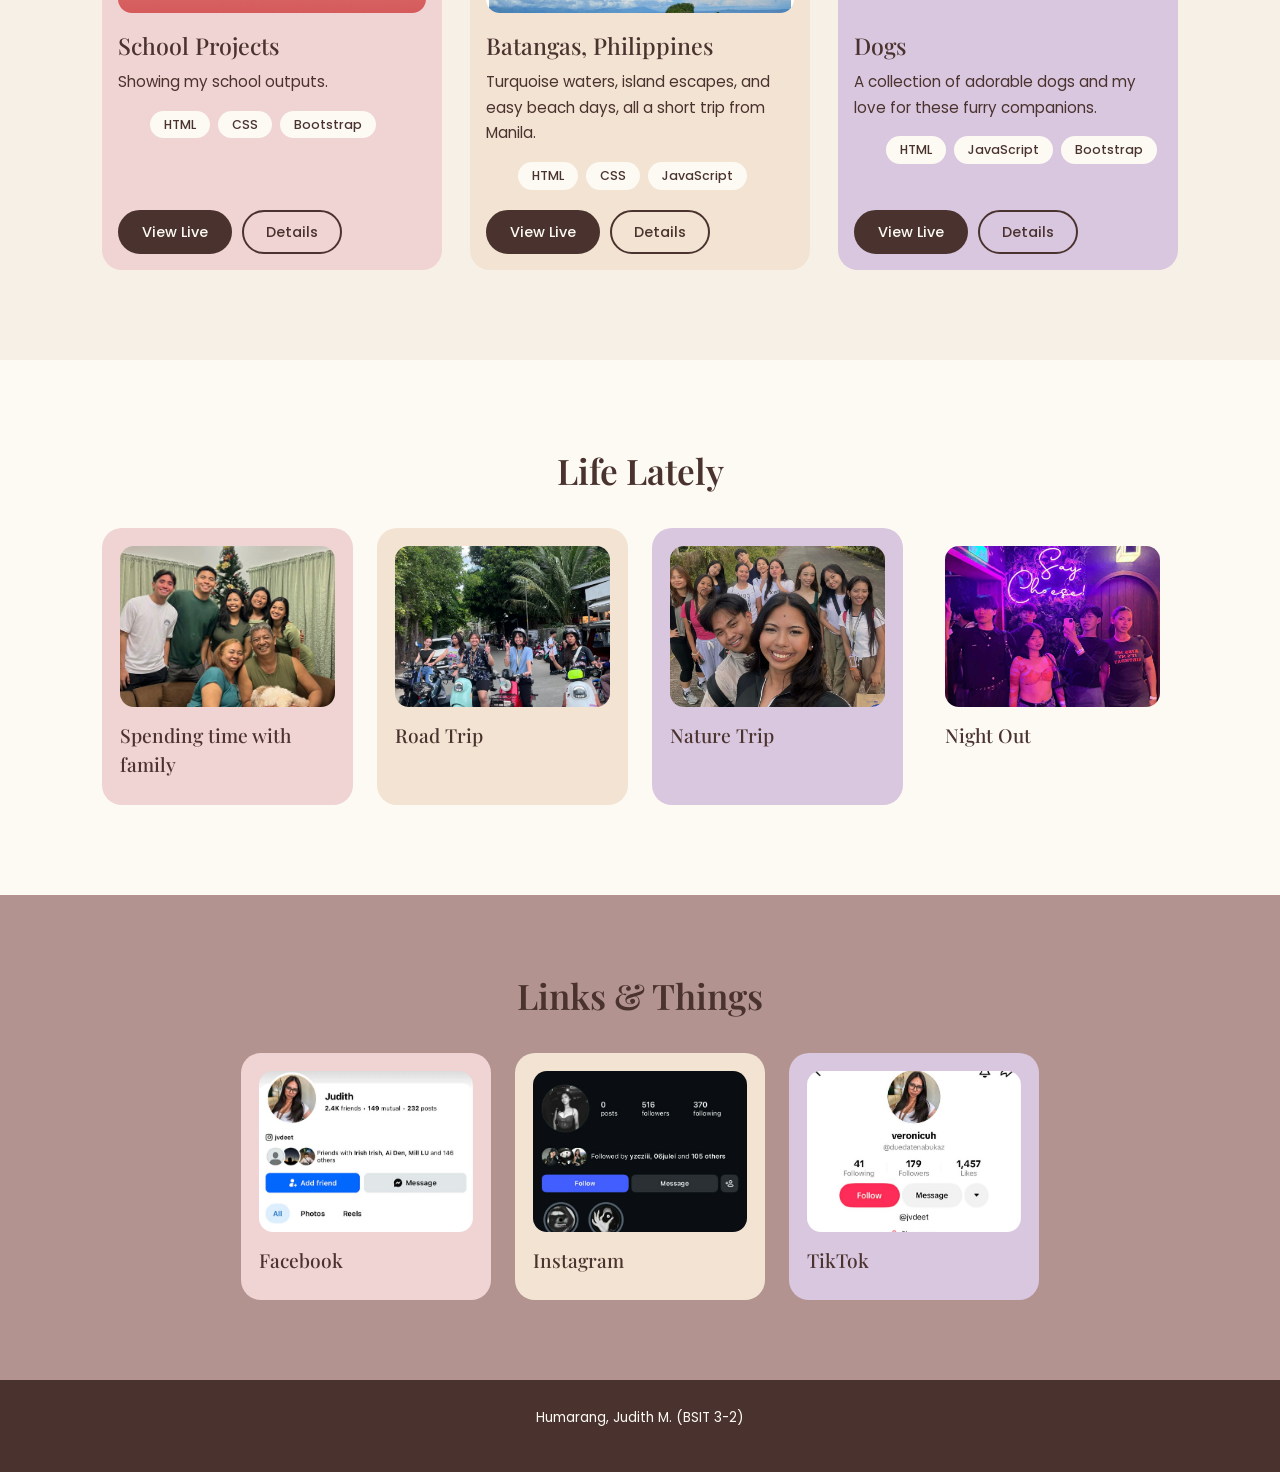
==== commit 12450ea2: "Update index.html" ====
--- a/index.html
+++ b/index.html
@@ -101,7 +101,7 @@
         </a>
         <h3>Dogs</h3>
         <p class="project-card__desc">A collection of adorable dogs and my love for these furry companions.</p>
-        <ul class="tags"><li>HTML</li><li>JS</li><li>Bootstrap</li></ul>
+        <ul class="tags"><li>HTML</li><li>JavaScript</li><li>Bootstrap</li></ul>
         <div class="project-card__actions">
           <a href="project3.html" class="btn-pill btn-pill--solid">View Live</a>
           <a href="project3.html" class="btn-pill btn-pill--ghost">Details</a>
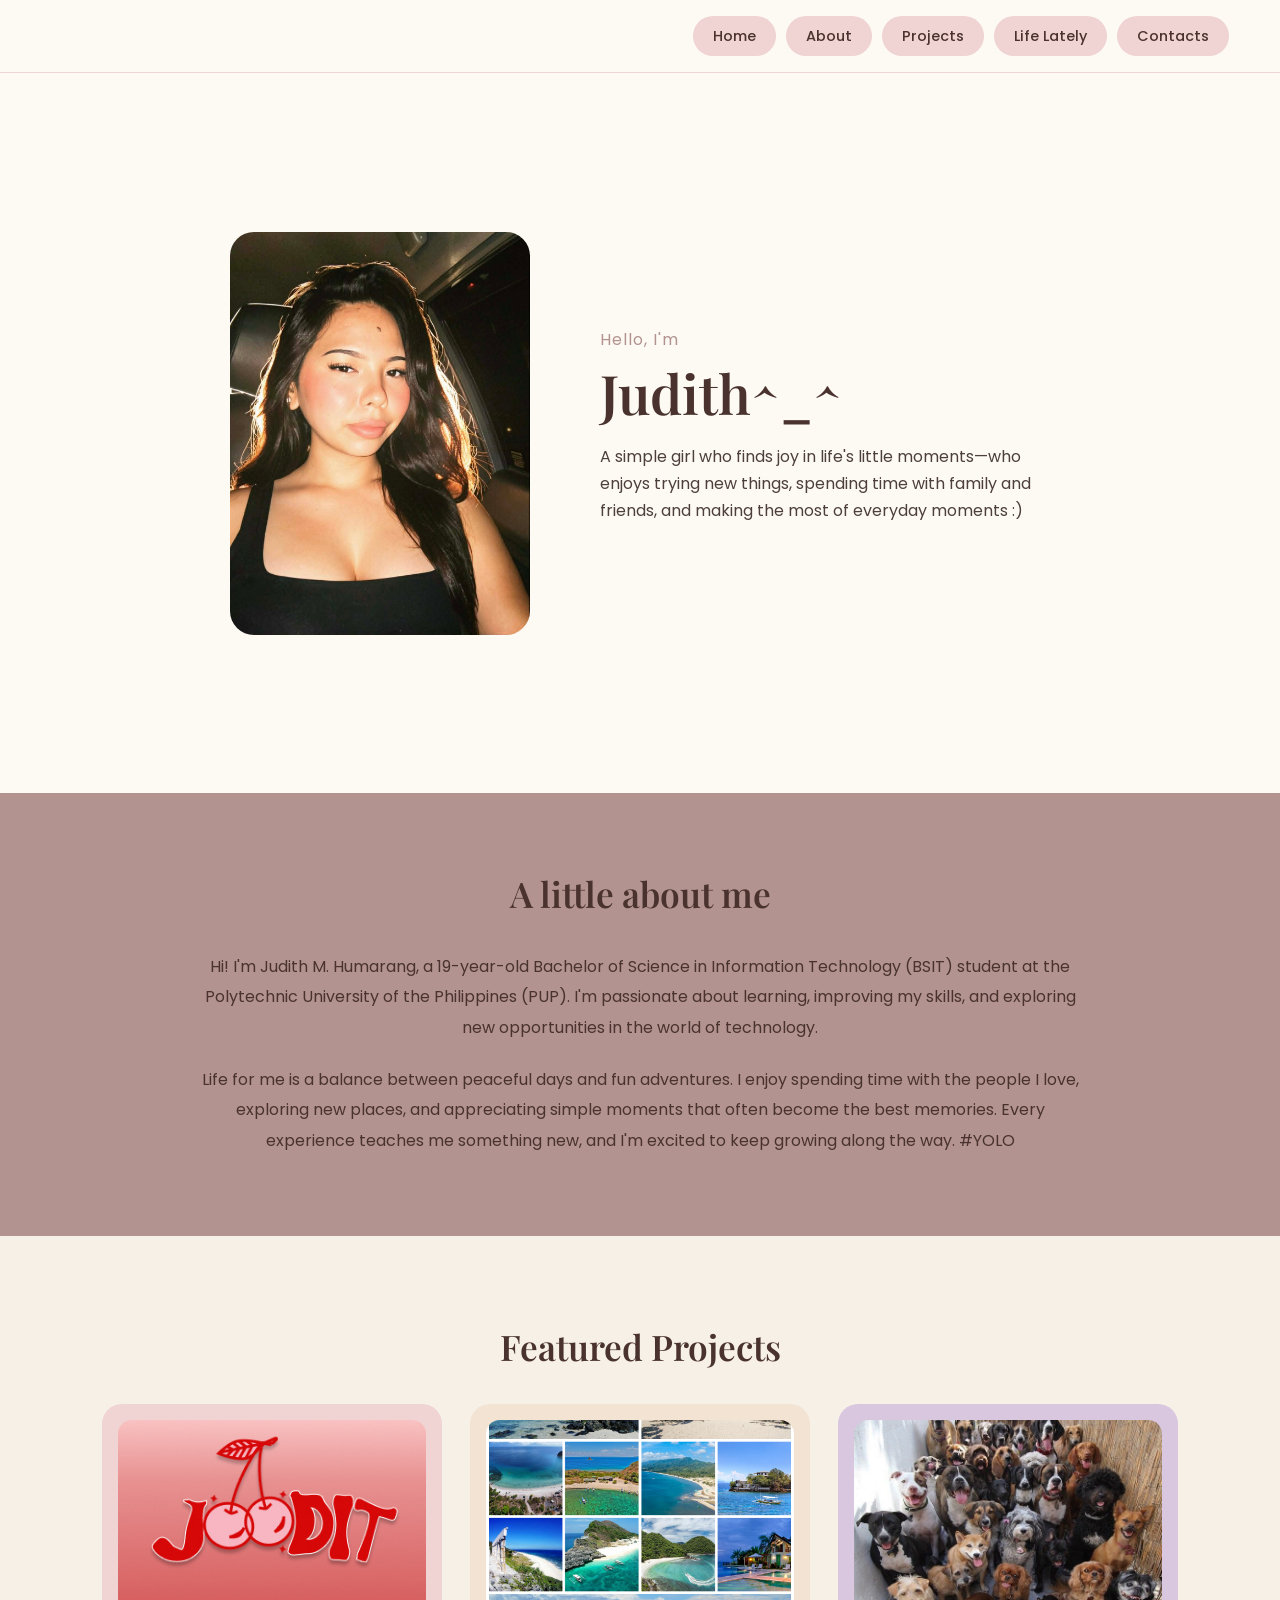
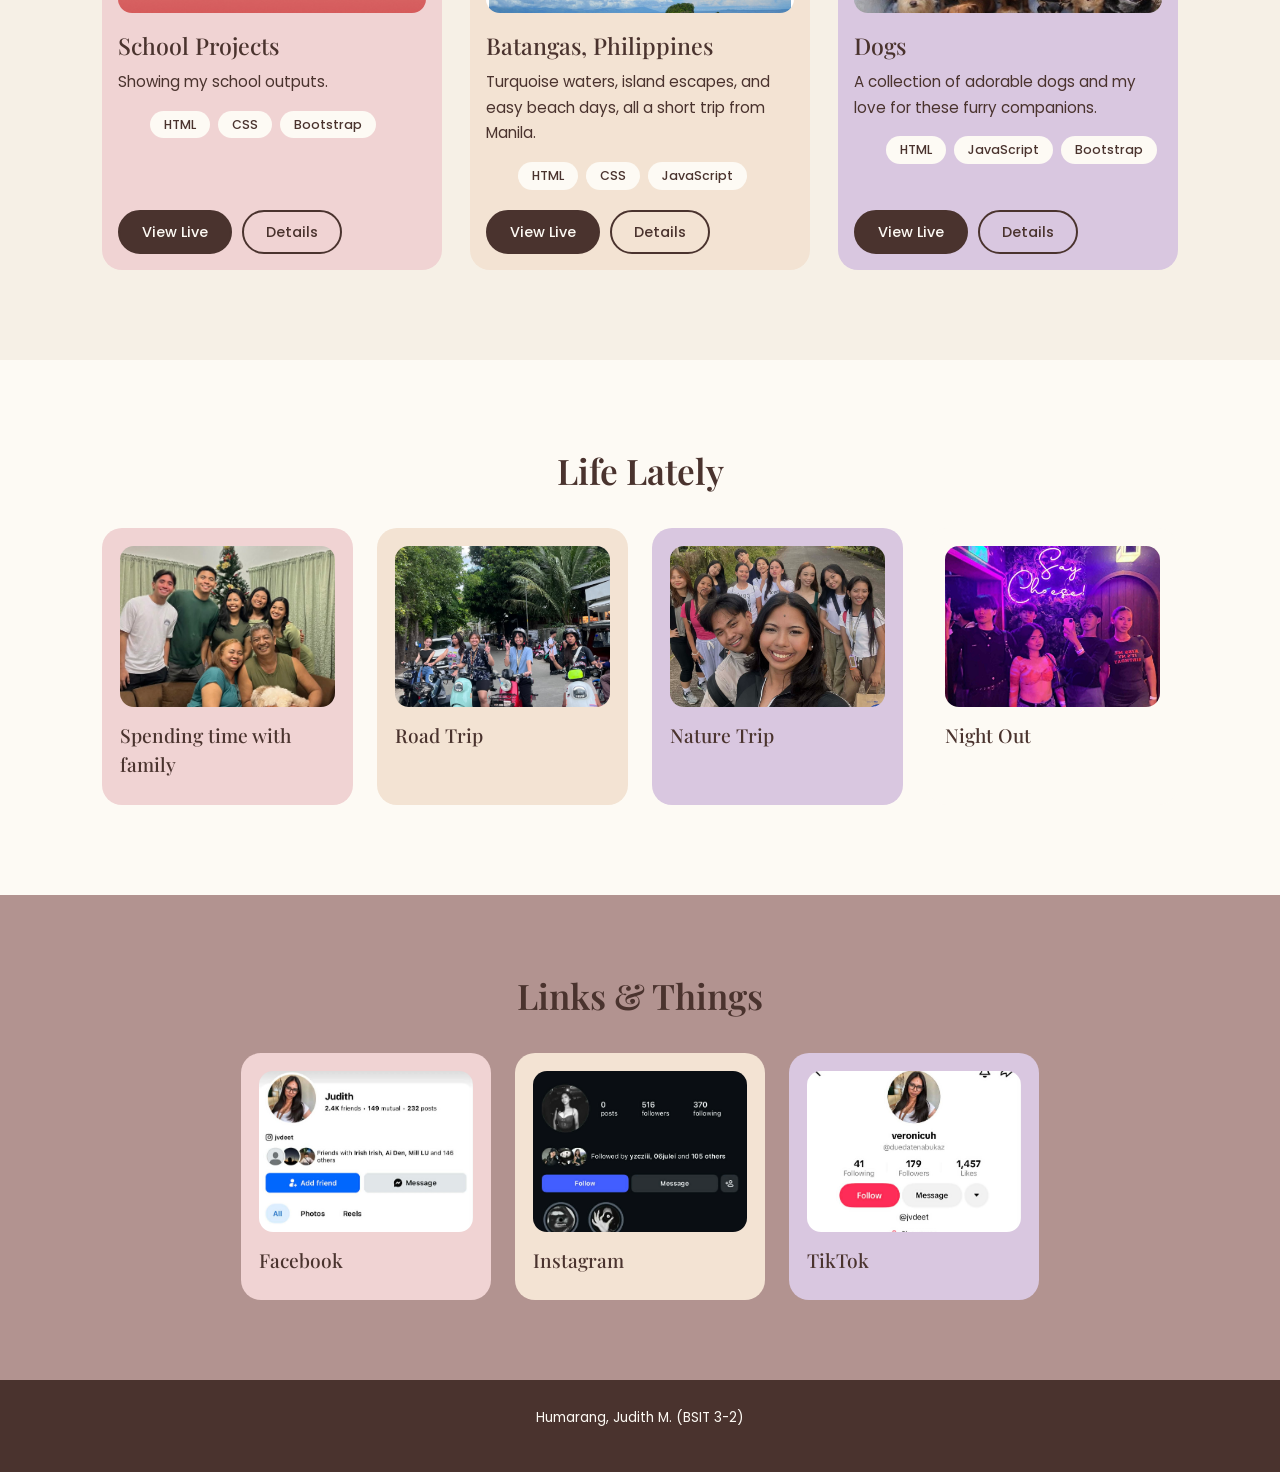
==== commit 52f732a9: "Update index.html" ====
--- a/index.html
+++ b/index.html
@@ -97,7 +97,7 @@
 
       <article class="project-card card--lilac">
         <a href="project3.html" class="project-card__img" aria-label="Open Product Showcase">
-          <img src=".jpg" alt="Product Showcase preview">
+          <img src="dogs.jpg" alt="Product Showcase preview">
         </a>
         <h3>Dogs</h3>
         <p class="project-card__desc">A collection of adorable dogs and my love for these furry companions.</p>
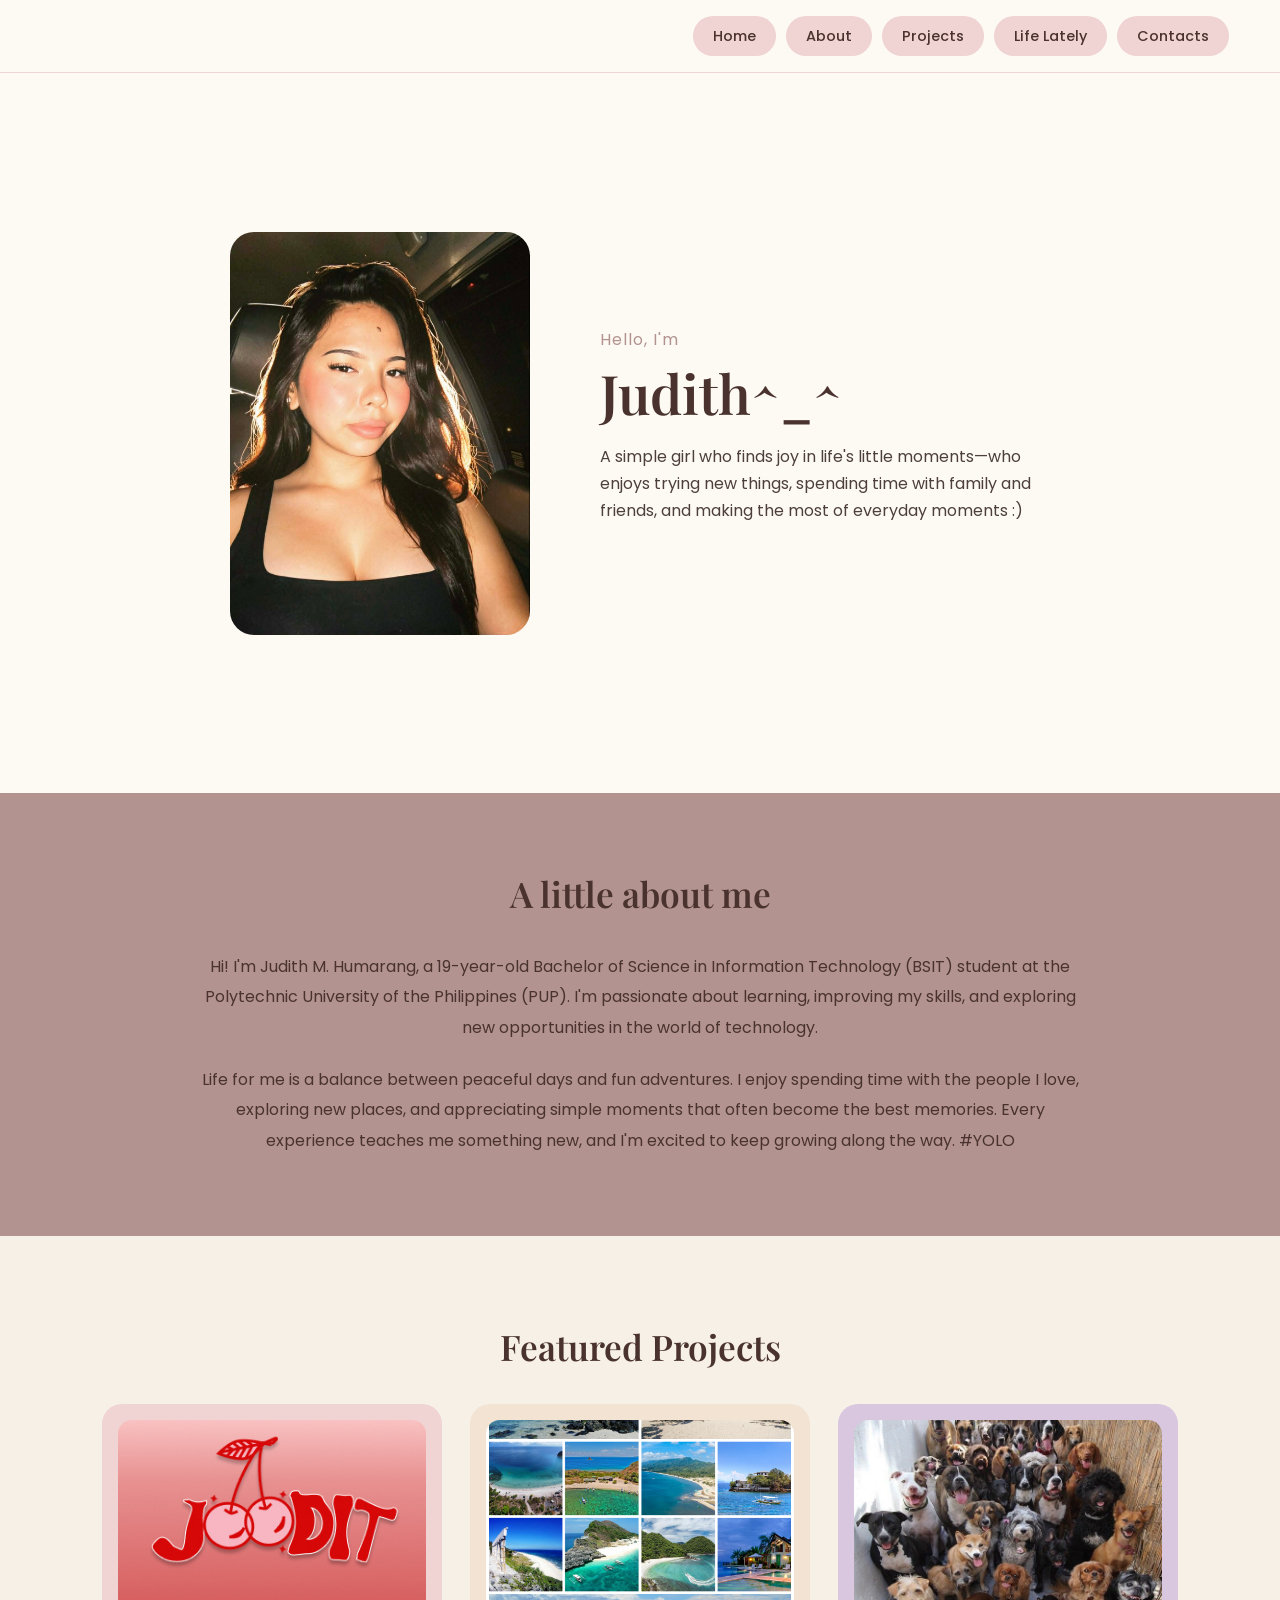
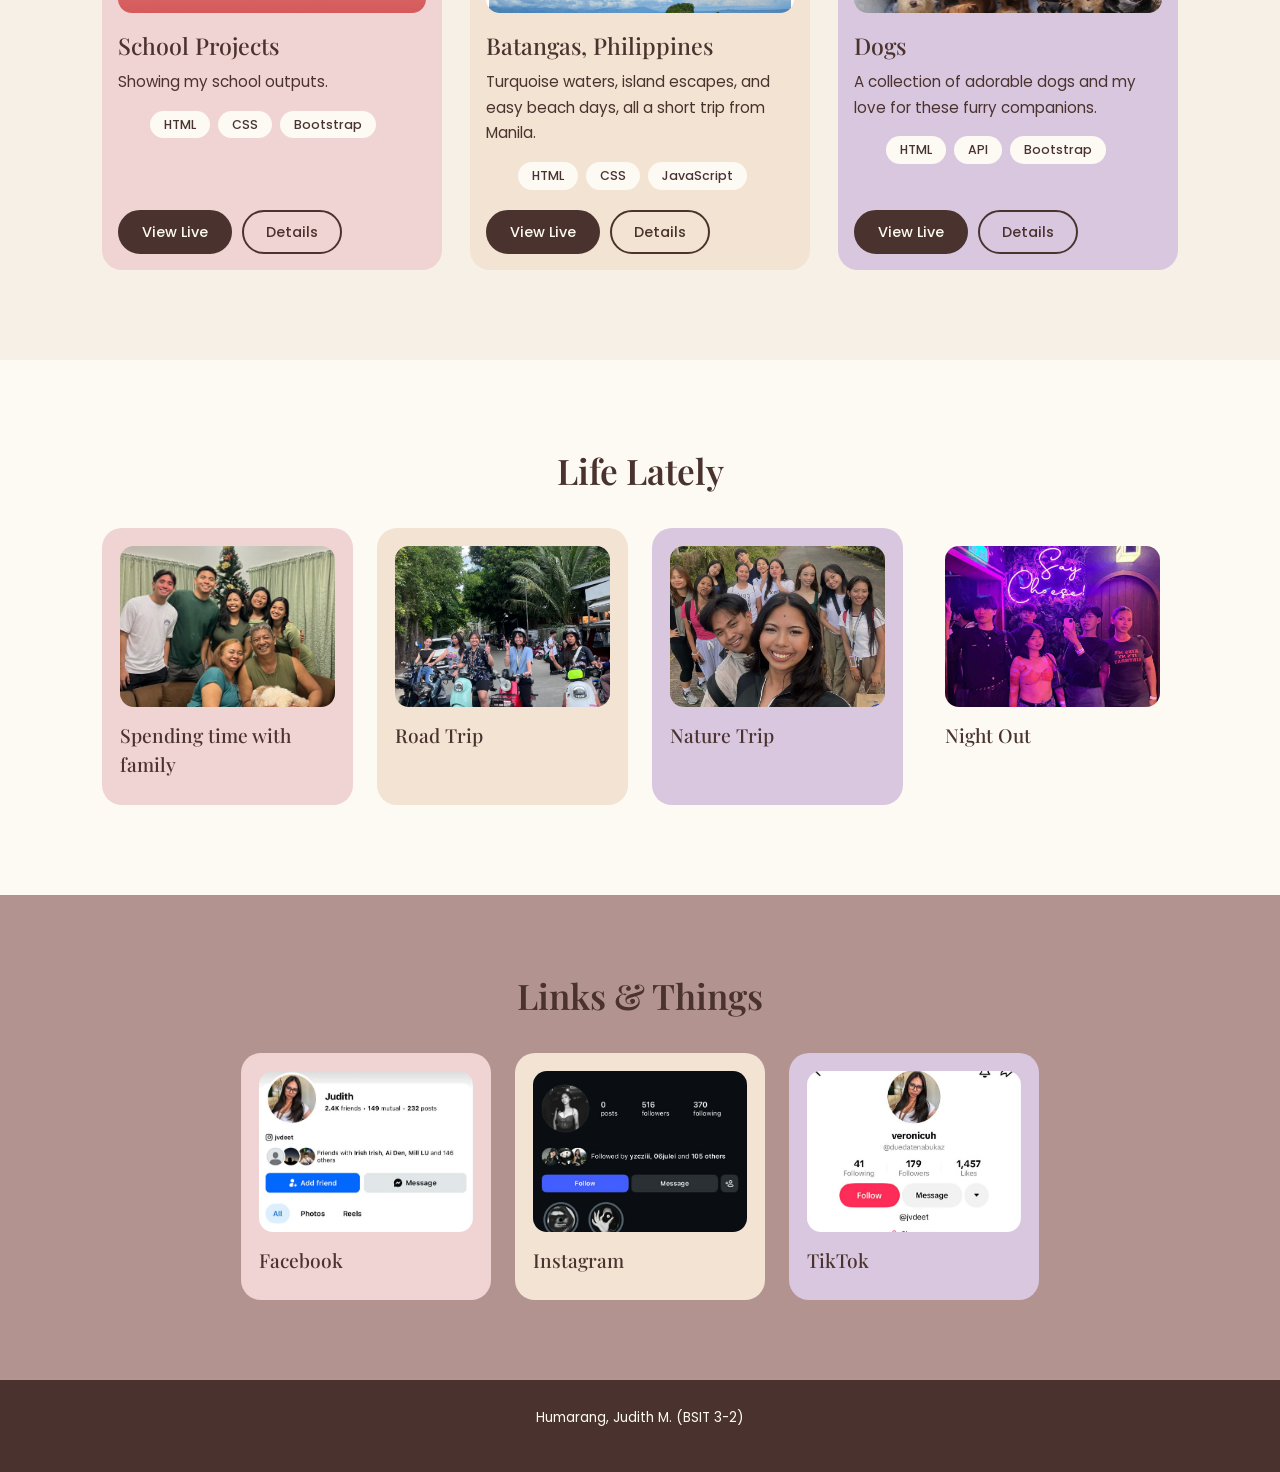
==== commit f9d8f02d: "Update index.html" ====
--- a/index.html
+++ b/index.html
@@ -101,7 +101,7 @@
         </a>
         <h3>Dogs</h3>
         <p class="project-card__desc">A collection of adorable dogs and my love for these furry companions.</p>
-        <ul class="tags"><li>HTML</li><li>JavaScript</li><li>Bootstrap</li></ul>
+        <ul class="tags"><li>HTML</li><li>API</li><li>Bootstrap</li></ul>
         <div class="project-card__actions">
           <a href="project3.html" class="btn-pill btn-pill--solid">View Live</a>
           <a href="project3.html" class="btn-pill btn-pill--ghost">Details</a>
